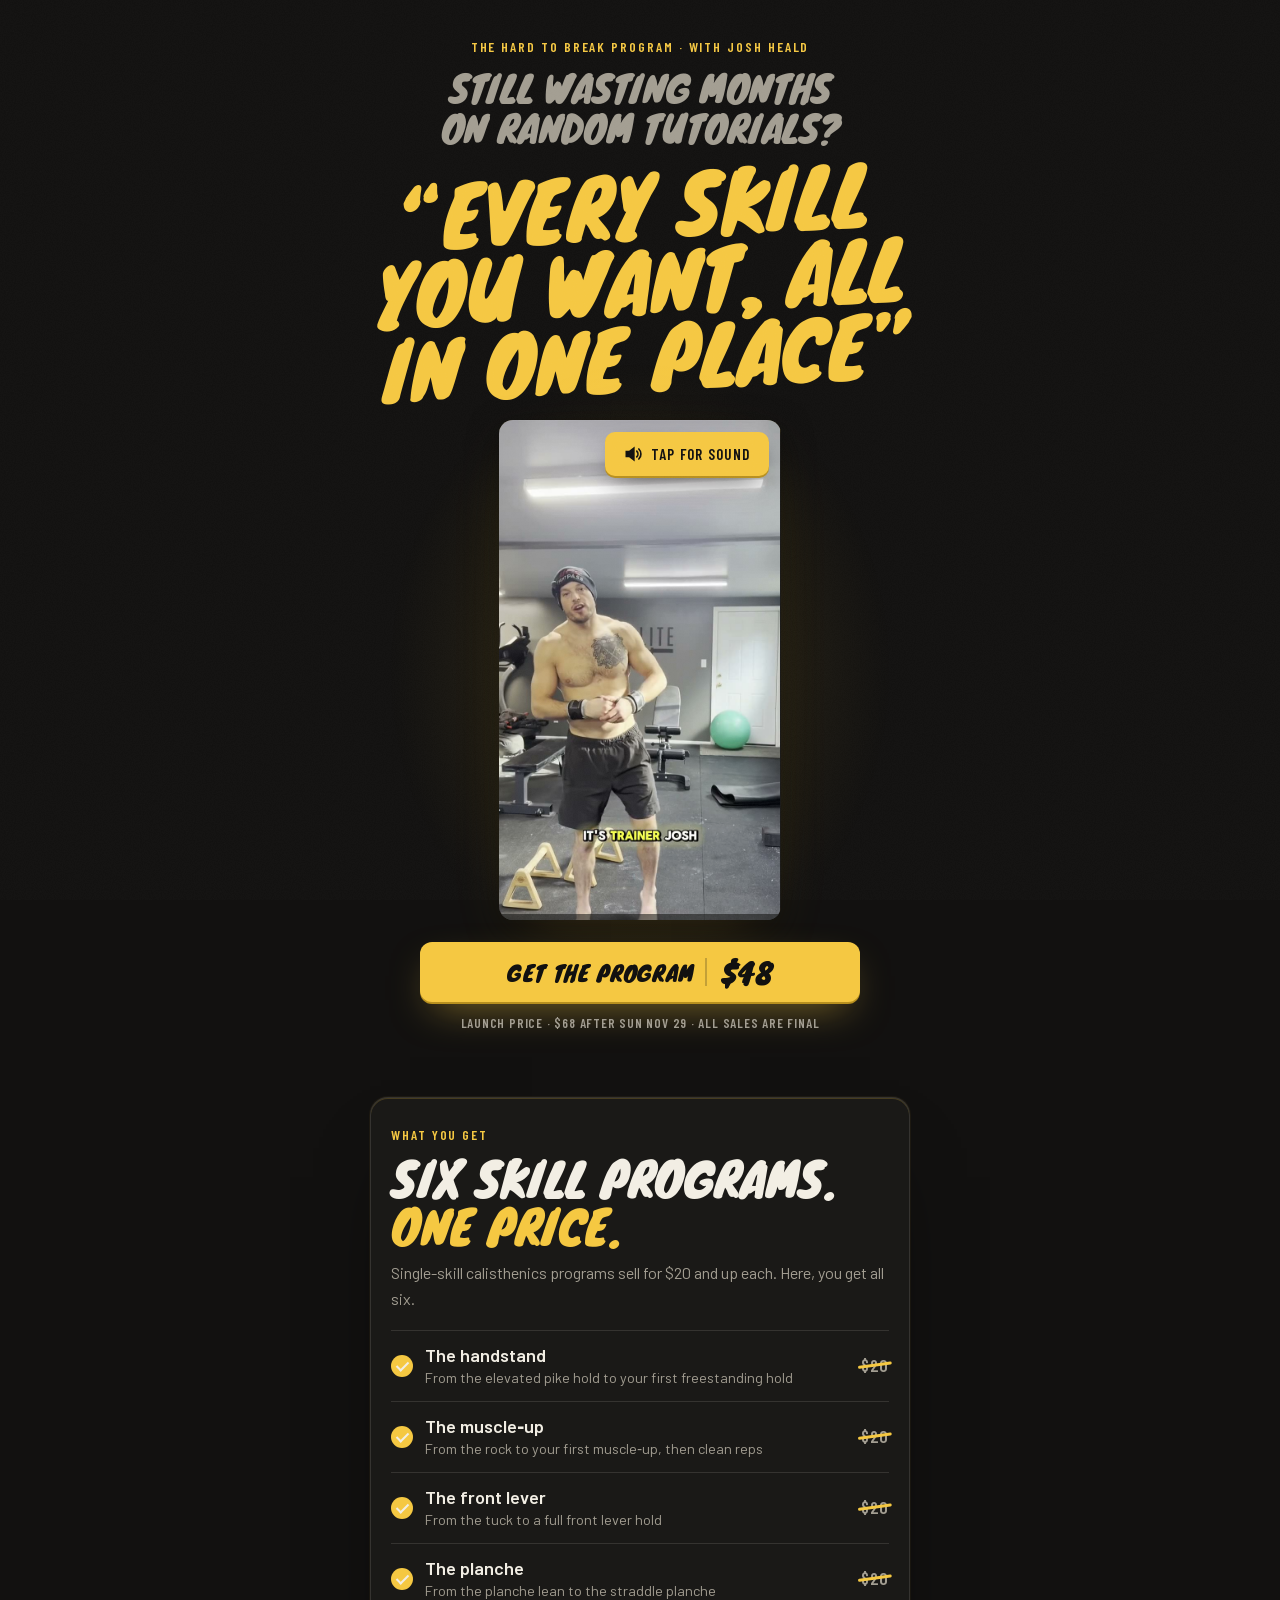
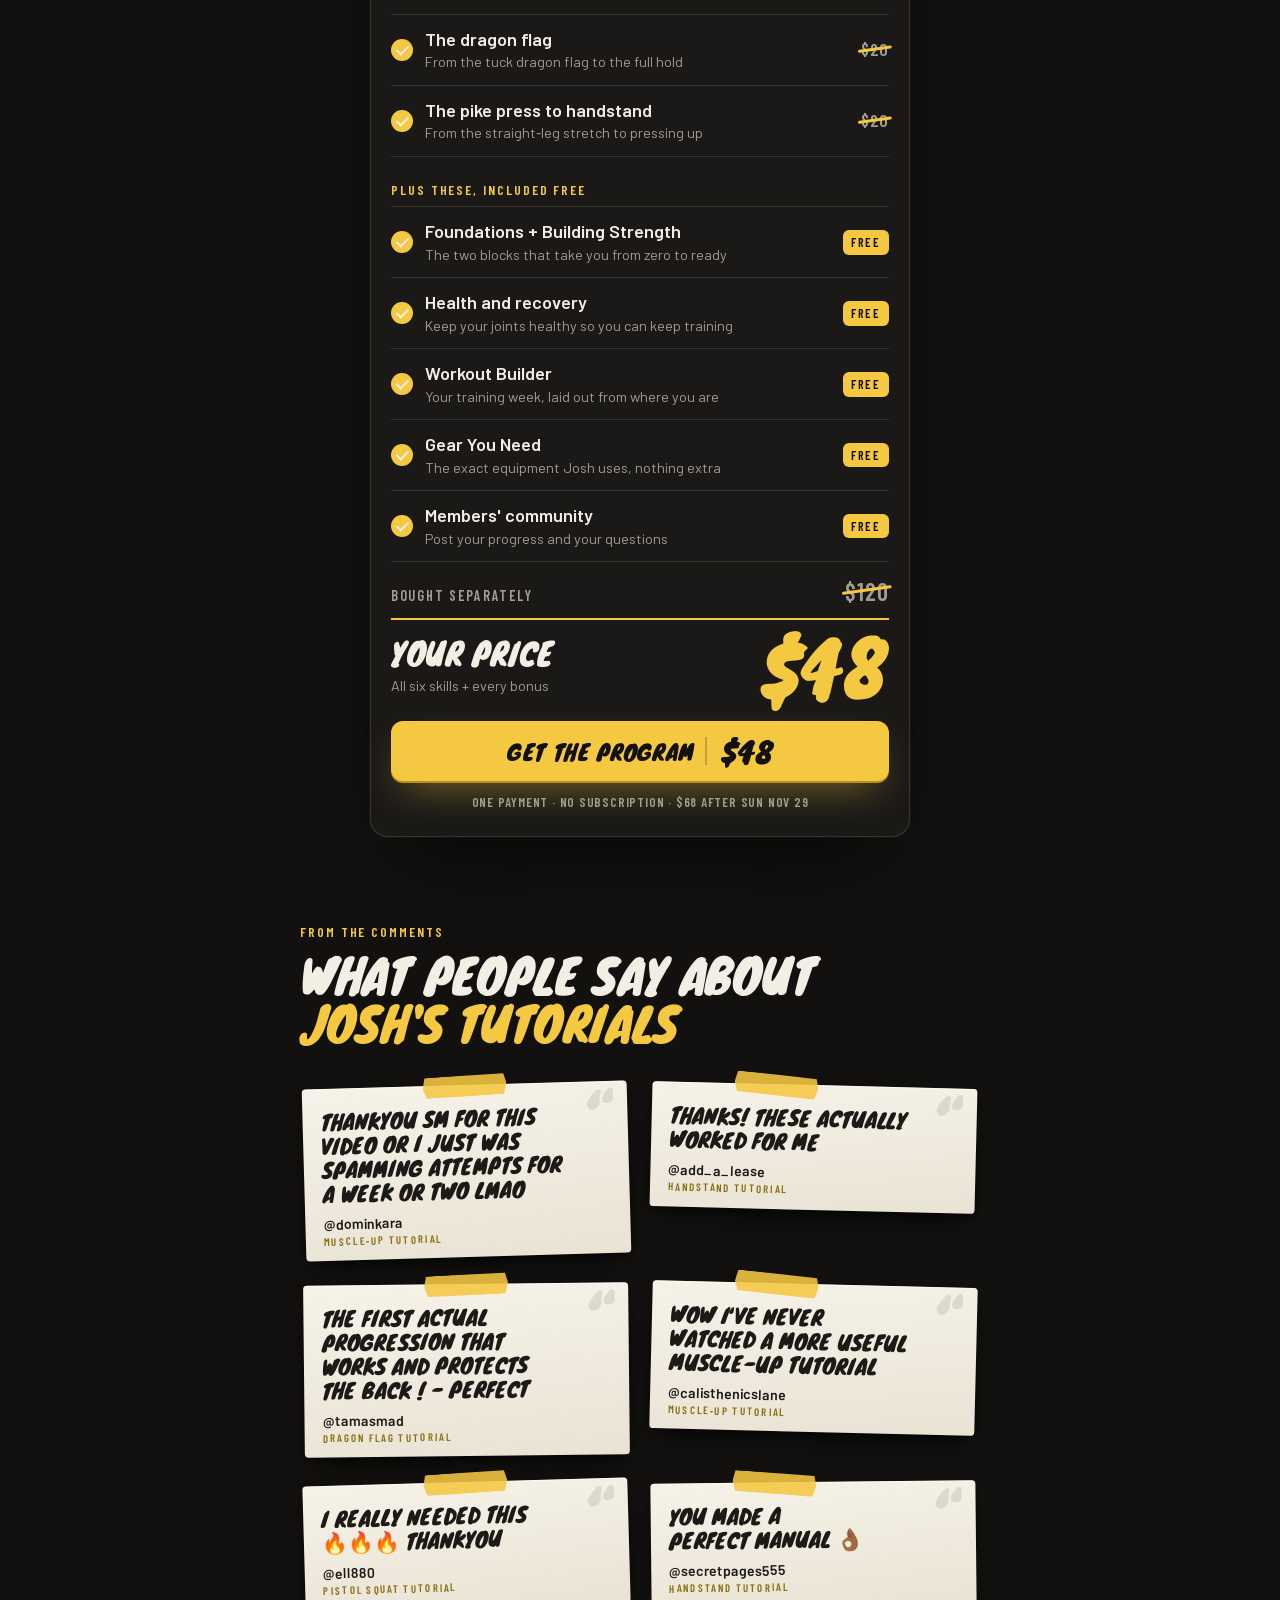
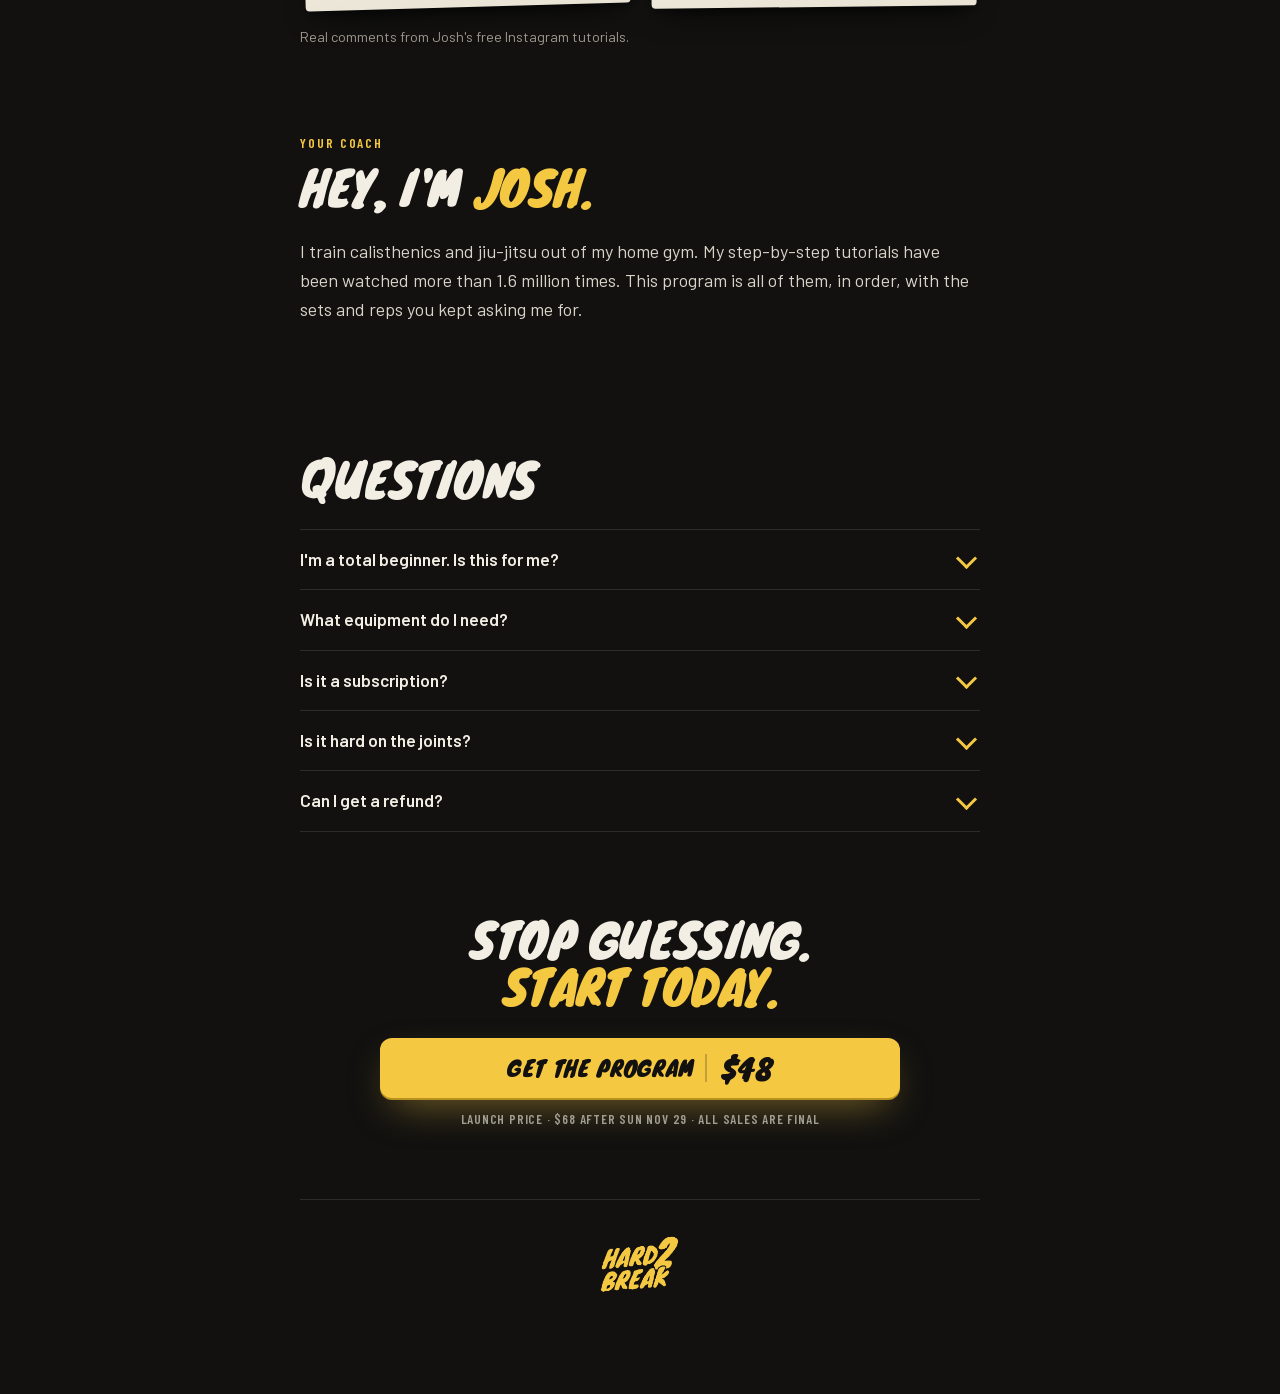
==== public/index.html @ 36bd1228 "Sales page: launch price ends Sun Nov 29 (LAUNCH code moved to match) Co-Authored-By: Claude Opus 5." ====
<!doctype html>
<html lang="en">
<head>
<meta charset="utf-8">
<meta name="viewport" content="width=device-width, initial-scale=1, viewport-fit=cover">
<meta name="theme-color" content="#121110">
<title>Hard 2 Break · Josh Heald</title>
<meta name="description" content="Stop wasting months on random tutorials. Josh Heald's step-by-step program: six calisthenics skills, every step from zero, with the exact sets, reps and milestones. All in one place.">
<meta property="og:title" content="Hard 2 Break · Josh Heald">
<meta property="og:description" content="Six calisthenics skills, every step from zero, all in one place.">
<link rel="icon" type="image/png" href="media/icon.png">
<link rel="apple-touch-icon" href="media/icon.png">
<link rel="preload" href="fonts/knewave.woff2" as="font" type="font/woff2" crossorigin>
<link rel="preload" href="fonts/barlow-400.woff2" as="font" type="font/woff2" crossorigin>
<link rel="stylesheet" href="styles.css?v=4">
<link rel="stylesheet" href="home.css?v=1">
<script src="whop-pixel.js"></script>
</head>
<body class="home">

<main>

  <!-- 1. The offer -->
  <section class="offer wrap">
    <p class="eyebrow rise">The Hard to Break Program · with Josh Heald</p>
    <h1 class="rise">Still wasting months on random tutorials?<em>&ldquo;Every skill you want, all in one place&rdquo;</em></h1>
  </section>

  <!-- 2. The VSL -->
  <section class="vsl wrap rise" aria-label="Josh's video">
    <div class="frame">
      <!-- vsl.js starts it with sound when the browser allows, otherwise muted with "Tap for sound" -->
      <video data-vsl src="media/promo.mp4" poster="media/promo-poster.jpg" playsinline webkit-playsinline preload="metadata"></video>
      <button class="sound" type="button" data-sound hidden><svg viewBox="0 0 24 24" aria-hidden="true"><path d="M4 9v6h4l5 4V5L8 9H4z"/><path d="M16.5 8.5a5 5 0 0 1 0 7M19 6a8.5 8.5 0 0 1 0 12" fill="none"/></svg><span>Tap for sound</span></button>
      <div class="vbar" aria-hidden="true"><i data-vbar></i></div>
    </div>
  </section>

  <!-- 3. Buy -->
  <section class="buy wrap rise" id="buy">
    <a class="cta" href="https://whop.com/checkout/plan_G1ImiXXj5pKK3?promoCode=LAUNCH">Get the program <span>$48</span></a>
    <p class="micro">Launch price · $68 after Sun Nov 29 · All sales are final</p>
  </section>

  <!-- 4. Value stack, with the buy button right under the price -->
  <section class="stack wrap" aria-labelledby="stack-h">
    <p class="eyebrow">What you get</p>
    <h2 id="stack-h">Six skill programs. <em>One price.</em></h2>
    <p class="stack-lead">Single-skill calisthenics programs sell for $20 and up each. Here, you get all six.</p>
    <ul class="ledger">
      <li><i aria-hidden="true"></i><div><b>The handstand</b><small>From the elevated pike hold to your first freestanding hold</small></div><s>$20</s></li>
      <li><i aria-hidden="true"></i><div><b>The muscle&#8209;up</b><small>From the rock to your first muscle&#8209;up, then clean reps</small></div><s>$20</s></li>
      <li><i aria-hidden="true"></i><div><b>The front lever</b><small>From the tuck to a full front lever hold</small></div><s>$20</s></li>
      <li><i aria-hidden="true"></i><div><b>The planche</b><small>From the planche lean to the straddle planche</small></div><s>$20</s></li>
      <li><i aria-hidden="true"></i><div><b>The dragon flag</b><small>From the tuck dragon flag to the full hold</small></div><s>$20</s></li>
      <li><i aria-hidden="true"></i><div><b>The pike press to handstand</b><small>From the straight&#8209;leg stretch to pressing up</small></div><s>$20</s></li>
    </ul>
    <p class="eyebrow bonus-h">Plus these, included free</p>
    <ul class="ledger bonus">
      <li><i aria-hidden="true"></i><div><b>Foundations + Building Strength</b><small>The two blocks that take you from zero to ready</small></div><em>Free</em></li>
      <li><i aria-hidden="true"></i><div><b>Health and recovery</b><small>Keep your joints healthy so you can keep training</small></div><em>Free</em></li>
      <li><i aria-hidden="true"></i><div><b>Workout Builder</b><small>Your training week, laid out from where you are</small></div><em>Free</em></li>
      <li><i aria-hidden="true"></i><div><b>Gear You Need</b><small>The exact equipment Josh uses, nothing extra</small></div><em>Free</em></li>
      <li><i aria-hidden="true"></i><div><b>Members' community</b><small>Post your progress and your questions</small></div><em>Free</em></li>
    </ul>
    <div class="sum"><span>Bought separately</span><s>$120</s></div>
    <div class="total">
      <div><span>Your price</span><small>All six skills + every bonus</small></div>
      <b>$48</b>
    </div>
    <a class="cta stack-cta" href="https://whop.com/checkout/plan_G1ImiXXj5pKK3?promoCode=LAUNCH">Get the program <span>$48</span></a>
    <p class="micro">One payment · No subscription · $68 after Sun Nov 29</p>
  </section>

  <!-- 5. Real comments from his free Instagram tutorials (scraped 2026-11-18; wording untouched, sources in the vault Demand note) -->
  <section class="block wrap said" aria-labelledby="said-h">
    <p class="eyebrow">From the comments</p>
    <h2 id="said-h">What people say about <em>Josh's tutorials</em></h2>
    <ul class="comments">
      <li><i aria-hidden="true">D</i><div><b>@dominkara</b><p>Thankyou sm for this video or I just was spamming attempts for a week or two lmao</p><small>Muscle&#8209;up tutorial</small></div></li>
      <li><i aria-hidden="true">A</i><div><b>@add_a_lease</b><p>Thanks! These actually worked for me</p><small>Handstand tutorial</small></div></li>
      <li><i aria-hidden="true">T</i><div><b>@tamasmad</b><p>The first actual progression that works and protects the back ! - perfect</p><small>Dragon flag tutorial</small></div></li>
      <li><i aria-hidden="true">C</i><div><b>@calisthenicslane</b><p>Wow I&lsquo;ve never watched a more useful muscle-up tutorial</p><small>Muscle&#8209;up tutorial</small></div></li>
      <li><i aria-hidden="true">E</i><div><b>@ell880</b><p>I really needed this 🔥🔥🔥 thankyou</p><small>Pistol squat tutorial</small></div></li>
      <li><i aria-hidden="true">S</i><div><b>@secretpages555</b><p>You made a perfect manual 👌🏾</p><small>Handstand tutorial</small></div></li>
    </ul>
    <p class="said-note">Real comments from Josh's free Instagram tutorials.</p>
  </section>

  <section class="block wrap josh s-josh">
    <div>
      <p class="eyebrow">Your coach</p>
      <h2>Hey, I'm <em>Josh.</em></h2>
      <p>I train calisthenics and jiu-jitsu out of my home gym. My step-by-step tutorials have been watched more than 1.6 million times. This program is all of them, in order, with the sets and reps you kept asking me for.</p>
      <p>I'm still progressing too. I just make it easy to follow.</p>
    </div>
  </section>

  <section class="block wrap s-faq">
    <h2>Questions</h2>
    <div class="faq">
      <details><summary>I'm a total beginner. Is this for me?</summary><p>Yes. Start with Foundations, even if that means hanging from the bar for a minute. Every skill builds from there.</p></details>
      <details><summary>What equipment do I need?</summary><p>A pull-up bar and resistance bands get you started. Parallettes or dip bars help, and one muscle-up drill uses a cable machine. The Gear You Need list inside shows exactly what Josh uses.</p></details>
      <details><summary>Is it a subscription?</summary><p>No. One payment, and you get instant access on Whop. Watch on your phone, at the gym or at home.</p></details>
      <details><summary>Is it hard on the joints?</summary><p>The milestones are there so you don't rush a step your body isn't ready for. If you have an injury, check with a doctor first. This isn't medical advice.</p></details>
      <details><summary>Can I get a refund?</summary><p>All sales are final.</p></details>
    </div>
  </section>

  <section class="final wrap">
    <h2>Stop guessing. <em>Start today.</em></h2>
    <a class="cta" href="https://whop.com/checkout/plan_G1ImiXXj5pKK3?promoCode=LAUNCH">Get the program <span>$48</span></a>
    <p class="micro">Launch price · $68 after Sun Nov 29 · All sales are final</p>
  </section>

</main>

<a class="sticky" href="https://whop.com/checkout/plan_G1ImiXXj5pKK3?promoCode=LAUNCH" aria-hidden="true" tabindex="-1">Get the program <span>$48</span></a>

<footer class="wrap">
  <img src="media/logo.png" width="640" height="529" alt="" loading="lazy">
  <p>© 2026 Josh Heald · Hard to Break Program · All sales are final · Not medical advice.</p>
  <p class="legal-links"><a href="/terms">Terms of Use</a> · <a href="/privacy">Privacy Policy</a></p>
</footer>

<script src="inapp.js?v=3"></script>
<script src="vsl.js?v=3"></script>
<script src="app.js?v=4"></script>
</body>
</html>
---- public/styles.css ----
@font-face { font-family: "Knewave"; src: url(fonts/knewave.woff2) format("woff2"); font-display: swap; }
@font-face { font-family: "Barlow"; src: url(fonts/barlow-400.woff2) format("woff2"); font-weight: 400; font-display: swap; }
@font-face { font-family: "Barlow"; src: url(fonts/barlow-600.woff2) format("woff2"); font-weight: 600; font-display: swap; }
@font-face { font-family: "Barlow Condensed"; src: url(fonts/barlow-cond-600.woff2) format("woff2"); font-weight: 600; font-display: swap; }

/* Logo colors: Josh's reel-caption yellow on gym-rubber black */
:root {
  --bg: #121110;
  --bg-2: #1a1917;
  --ink: #f2eee4;
  --mute: #a39e92;
  --line: rgba(242, 238, 228, .12);
  --yellow: #f5c842;
  --yellow-hi: #ffd85c;
  --display: "Knewave", "Arial Black", sans-serif;
  --body: "Barlow", system-ui, sans-serif;
  --label: "Barlow Condensed", "Barlow", sans-serif;
  --ease: cubic-bezier(.16, 1, .3, 1);
  --wrap: 680px;
}

* { box-sizing: border-box; margin: 0; padding: 0; }
html { scroll-behavior: smooth; -webkit-text-size-adjust: 100%; }
body {
  background: var(--bg);
  color: var(--ink);
  font: 400 18px/1.62 var(--body);
  -webkit-font-smoothing: antialiased;
  overflow-x: hidden;
  padding-bottom: env(safe-area-inset-bottom);
}
/* one texture: rubber-mat grain */
body::before {
  content: ""; position: fixed; inset: 0; pointer-events: none; z-index: 50; opacity: .5;
  background-image: url("data:image/svg+xml,%3Csvg xmlns='http://www.w3.org/2000/svg' width='180' height='180'%3E%3Cfilter id='n'%3E%3CfeTurbulence type='fractalNoise' baseFrequency='.9' numOctaves='2' stitchTiles='stitch'/%3E%3CfeColorMatrix values='0 0 0 0 1 0 0 0 0 1 0 0 0 0 1 0 0 0 .05 0'/%3E%3C/filter%3E%3Crect width='100%25' height='100%25' filter='url(%23n)'/%3E%3C/svg%3E");
}
img { display: block; max-width: 100%; }
a { color: inherit; }
.wrap { width: min(var(--wrap), 100% - 40px); margin-inline: auto; }

h1, h2 {
  font-family: var(--display); font-weight: 400; text-transform: uppercase;
  letter-spacing: -.01em; line-height: 1.02; text-wrap: balance;
}
h1 { font-size: clamp(2.3rem, 9.6vw, 4.2rem); }
h2 { font-size: clamp(1.9rem, 7.4vw, 2.9rem); margin-bottom: 26px; }
h1 em, h2 em { font-style: normal; color: var(--yellow); }
/* hero: a smaller lead-in, then the payoff big and tilted like the logo, so it doesn't read as one brick */
.offer h1 { font-size: clamp(1.7rem, 7.6vw, 2.7rem); line-height: 1.1; }
.offer h1 em { display: block; font-size: clamp(3.2rem, 15vw, 5.6rem); line-height: .95; margin-top: .1em; rotate: -3deg; }
h3 { font: 600 1.12rem/1.3 var(--body); }

.eyebrow {
  font: 600 .86rem/1 var(--label); letter-spacing: .14em; text-transform: uppercase;
  color: var(--yellow); margin-bottom: 14px;
}

/* 1. offer */
.offer { text-align: center; padding: max(40px, calc(env(safe-area-inset-top) + 24px)) 0 26px; }
.offer .sub b { color: var(--ink); font-weight: 600; }
.offer .sub { color: var(--mute); margin: 24px auto 0; max-width: 34ch; font-size: 1.06rem; }

/* 2. VSL */
.vsl { max-width: clamp(250px, calc((100vh - 400px) * 9 / 16), 360px); max-width: clamp(250px, calc((100svh - 400px) * 9 / 16), 360px); }
.frame {
  position: relative; aspect-ratio: 9 / 16; overflow: hidden; border-radius: 14px; background: var(--bg-2);
  box-shadow: 0 1px 0 rgba(245, 200, 66, .25) inset, 0 24px 60px -20px rgba(245, 200, 66, .18), 0 10px 30px rgba(0, 0, 0, .5);
}

/* 3. buy */
.buy { max-width: 440px; padding: 22px 0 8px; text-align: center; }
.cta {
  display: flex; align-items: center; justify-content: center; gap: 12px; width: 100%; min-height: 60px; padding: 14px 22px;
  background: var(--yellow); color: var(--bg); border-radius: 12px; text-decoration: none;
  font: 400 1.35rem/1 var(--display); text-transform: uppercase; letter-spacing: .01em;
  box-shadow: 0 2px 0 #b8901f, 0 16px 40px -14px rgba(245, 200, 66, .55);
  transition: transform .25s var(--ease), background .2s, box-shadow .25s var(--ease);
}
.cta span { font: 400 1.75rem/1 var(--display); letter-spacing: 0; padding-left: 14px; border-left: 2px solid rgba(18, 17, 16, .22); }
.cta:hover { background: var(--yellow-hi); transform: translateY(-2px); }
.cta:active { transform: translateY(1px); box-shadow: 0 1px 0 #b8901f; }
.micro { margin-top: 12px; font: 600 .82rem/1.4 var(--label); letter-spacing: .06em; text-transform: uppercase; color: var(--mute); }

/* tapped buy button: swap the label for a spinner + "Opening checkout" right away */
.cta.loading, .sticky.loading { pointer-events: none; }
.cta.loading > *, .sticky.loading > * { display: none; }
.cta.loading::before, .sticky.loading::before {
  content: ""; width: 20px; height: 20px; border-radius: 50%; border: 3px solid rgba(18, 17, 16, .25); border-top-color: var(--bg);
  animation: spin .7s linear infinite;
}
.cta.loading::after, .sticky.loading::after { content: "Opening checkout"; font: 600 1.05rem/1 var(--label); letter-spacing: .08em; }
.cta.loading, .sticky.loading { font-size: 0; }
@keyframes spin { to { transform: rotate(360deg); } }

/* value stack: outcome-named rows, an anchor that gets struck through on scroll, then the price lands */
.stack { max-width: 540px; margin-top: 56px; padding: 30px 20px 24px; background: var(--bg-2); border: 1px solid var(--line); border-radius: 18px;
  box-shadow: 0 1px 0 rgba(245, 200, 66, .2) inset, 0 40px 80px -40px rgba(0, 0, 0, .85), 0 0 0 1px rgba(245, 200, 66, .05); }
.stack h2 { margin-bottom: 10px; }
.stack-lead { color: var(--mute); font-size: 1rem; margin-bottom: 18px; }
.ledger { list-style: none; border-top: 1px solid var(--line); }
.ledger li { display: grid; grid-template-columns: 22px 1fr auto; align-items: center; gap: 12px; padding: 13px 0; border-bottom: 1px solid var(--line); }
.ledger i { width: 22px; height: 22px; border-radius: 50%; background: var(--yellow); position: relative; }
.ledger i::after { content: ""; position: absolute; left: 7.5px; top: 4px; width: 5px; height: 10px; border: solid var(--ink); border-width: 0 2.5px 2.5px 0; rotate: 45deg; }
.ledger b { display: block; font-weight: 600; line-height: 1.25; }
.ledger small { display: block; color: var(--mute); font-size: .9rem; line-height: 1.35; margin-top: 2px; }
.ledger em { font: 600 .8rem/1 var(--label); font-style: normal; letter-spacing: .14em; text-transform: uppercase; color: var(--bg); background: var(--yellow); padding: 6px 8px; border-radius: 6px; }
.bonus-h { margin: 26px 0 10px; }

/* hand-drawn strike: on by default, drawn in when the stack scrolls into view (JS adds .armed then .go) */
.ledger s, .sum s { position: relative; text-decoration: none; font: 600 1.1rem/1 var(--label); letter-spacing: .04em; color: var(--mute); }
.ledger s::after, .sum s::after {
  content: ""; position: absolute; left: -3px; right: -3px; top: 52%; height: 2.5px; border-radius: 2px; background: var(--yellow);
  rotate: -8deg; transform-origin: left; transition: transform .45s var(--ease) var(--d, 0s);
}
.stack.armed s::after { transform: scaleX(0); }
.stack.armed.go s::after { transform: scaleX(1); }

.sum { display: flex; justify-content: space-between; align-items: baseline; padding: 18px 0 0; font: 600 .9rem/1 var(--label); letter-spacing: .12em; text-transform: uppercase; color: var(--mute); }
.sum s { font-size: 1.5rem; }
.total { display: flex; justify-content: space-between; align-items: center; gap: 16px; margin-top: 14px; padding-top: 16px; border-top: 2px solid var(--yellow); }
.total span { display: block; font: 400 clamp(1.5rem, 6.4vw, 1.9rem)/1 var(--display); text-transform: uppercase; }
.total small { display: block; color: var(--mute); font-size: .9rem; margin-top: 6px; }
.total b { font: 400 clamp(3.4rem, 16vw, 4.4rem)/.9 var(--display); color: var(--yellow); transition: transform .6s var(--ease) var(--d, 0s), opacity .4s var(--d, 0s); }
.stack.armed .total b { transform: scale(.6) rotate(-6deg); opacity: 0; }
.stack.armed.go .total b { transform: rotate(-3deg); opacity: 1; }
.math { display: flex; flex-wrap: wrap; gap: 8px; margin-top: 16px; }
.math span { flex: 1 1 140px; text-align: center; padding: 10px 8px; border: 1px dashed rgba(245, 200, 66, .45); border-radius: 10px; font: 600 .8rem/1.2 var(--label); letter-spacing: .05em; white-space: nowrap; text-transform: uppercase; color: var(--mute); }
.math strong { color: var(--yellow); font-weight: 600; }

/* 4. info blocks */
.block { padding: 64px 0 0; }
.rows { list-style: none; border-top: 1px solid var(--line); }
.rows > li { border-bottom: 1px solid var(--line); padding: 18px 0; }
.plain li { position: relative; padding-left: 28px; font-size: 1.08rem; }
.plain li::before { content: ""; position: absolute; left: 2px; top: 1.45em; width: 12px; height: 3px; border-radius: 2px; background: var(--yellow); }
.skills li { align-items: baseline; }
.num li, .skills li { display: grid; grid-template-columns: 52px 1fr; gap: 6px; }
.num span, .skills span { font: 400 1.5rem/1.2 var(--display); color: var(--yellow); }
.skills span { font-size: 1.25rem; line-height: 1.25; }
.num p, .skills p { color: var(--mute); margin-top: 4px; }
.note { color: var(--mute); margin-top: 18px; font-size: 1rem; }

.josh p + p { margin-top: 14px; }
.josh div > p:not(.eyebrow) { color: #d9d4c8; }

.faq { border-top: 1px solid var(--line); }
details { border-bottom: 1px solid var(--line); }
summary {
  list-style: none; cursor: pointer; padding: 18px 40px 18px 0; position: relative; min-height: 44px;
  font: 600 1.08rem/1.35 var(--body);
}
summary::-webkit-details-marker { display: none; }
summary::after {
  content: ""; position: absolute; right: 6px; top: 50%; width: 12px; height: 12px; margin-top: -9px;
  border-right: 3px solid var(--yellow); border-bottom: 3px solid var(--yellow); rotate: 45deg; transition: rotate .3s var(--ease);
}
details[open] summary::after { rotate: 225deg; margin-top: -3px; }
summary:hover { color: var(--yellow); }
details p { color: var(--mute); padding: 0 0 20px; max-width: 60ch; }

.final { max-width: 520px; text-align: center; padding: 84px 0 70px; }
.final h2 { margin-bottom: 28px; }

footer { text-align: center; padding: 30px 0 110px; border-top: 1px solid var(--line); }
footer img { width: 84px; height: auto; margin: 0 auto 12px; opacity: .9; }
footer p { font: 600 .78rem/1.5 var(--label); letter-spacing: .06em; text-transform: uppercase; color: var(--mute); }

/* sticky buy bar on phones, once the main button is off screen */
.sticky {
  position: fixed; left: 12px; right: 12px; bottom: max(12px, env(safe-area-inset-bottom)); z-index: 40;
  display: flex; align-items: center; justify-content: center; gap: 10px; min-height: 56px;
  background: var(--yellow); color: var(--bg); border-radius: 12px; text-decoration: none;
  font: 400 1.2rem/1 var(--display); text-transform: uppercase;
  box-shadow: 0 2px 0 #b8901f, 0 14px 34px rgba(0, 0, 0, .55);
  transform: translateY(140%); opacity: 0; transition: transform .45s var(--ease), opacity .3s;
}
.sticky span { font: 400 1.45rem/1 var(--display); padding-left: 12px; border-left: 2px solid rgba(18, 17, 16, .22); }
.sticky.show { transform: none; opacity: 1; }
.sticky:active { transform: translateY(1px); }

/* one entrance */
.rise { opacity: 0; transform: translateY(18px); animation: rise .9s var(--ease) forwards; }
.offer .eyebrow { animation-delay: .05s; }
.offer h1 { animation-delay: .19s; }
.offer .sub { animation-delay: .33s; }
.vsl { animation-delay: .47s; }
.frame video { position: absolute; inset: 0; width: 100%; height: 100%; object-fit: cover; }
.frame video::-webkit-media-controls-start-playback-button { display: none !important; }
.sound { position: absolute; right: 12px; top: 12px; display: flex; align-items: center; gap: 8px; min-height: 44px; padding: 0 18px;
  border: 0; border-radius: 10px; background: var(--yellow); color: var(--bg); font: 600 .95rem/1 var(--label); letter-spacing: .08em; text-transform: uppercase; cursor: pointer;
  box-shadow: 0 2px 0 #b8901f, 0 12px 30px -10px rgba(0, 0, 0, .7); transition: background .2s, transform .25s var(--ease); }
.sound:hover { background: var(--yellow-hi); }
.sound:active { transform: translateY(1px); }
.sound:focus-visible { outline: 3px solid var(--ink); outline-offset: 3px; }
.sound svg { width: 20px; height: 20px; fill: currentColor; stroke: currentColor; stroke-width: 2; stroke-linecap: round; }
.sound[hidden] { display: none; }
.frame video { cursor: pointer; }
/* waitlist page: the email box and the bonus reward */
.join { width: min(460px, calc(100vw - 32px)); max-height: calc(100vh - 32px); max-height: calc(100svh - 32px); margin: auto; padding: 30px 22px 24px; border: 1px solid var(--line); border-radius: 18px;
  background: var(--bg-2); color: var(--ink); box-shadow: 0 1px 0 rgba(245, 200, 66, .2) inset, 0 40px 80px -30px rgba(0, 0, 0, .9); }
.join::backdrop { background: rgba(10, 9, 8, .82); }
.join h2 { font-size: clamp(1.8rem, 7vw, 2.4rem); margin-bottom: 12px; }
.join p { color: var(--mute); }
.join p b { color: var(--ink); }
.join .cta { margin-top: 18px; border: 0; cursor: pointer; }
.join .cta:disabled { opacity: .7; cursor: wait; }
.join .micro { text-align: center; }
.join-field { display: block; margin-top: 18px; }
.join-field span { display: block; margin-bottom: 6px; font: 600 .84rem/1 var(--label); letter-spacing: .12em; text-transform: uppercase; color: var(--mute); }
.join-field input { width: 100%; min-height: 52px; padding: 0 14px; border: 1px solid var(--line); border-radius: 10px; background: var(--bg); color: var(--ink); font: 400 1.05rem/1 var(--body); }
.join-field input:focus { outline: 2px solid var(--yellow); outline-offset: 1px; border-color: transparent; }
.join-error { margin-top: 10px; color: #ff8a7a !important; font-weight: 600; }
.trap { position: absolute; left: -9999px; width: 1px; height: 1px; opacity: 0; }
.join-done .ledger { margin: 6px 0 14px; }
.join .consent { margin-top: 12px; font-size: .8rem; line-height: 1.45; text-align: center; }
.join .consent a { color: var(--mute); text-underline-offset: 2px; }
/* the bonus modules wear the Bonus Material purple from Whop */
.ledger.purple i { background: #9b5cff; }
.ledger.purple em { background: #9b5cff; color: #fff; }
.purple-text { color: #b48cff !important; }
.join-x { position: absolute; top: 10px; right: 10px; width: 44px; height: 44px; border: 0; border-radius: 50%; background: transparent; color: var(--mute); font: 400 1.8rem/1 var(--body); cursor: pointer; }
.join-x:hover { color: var(--ink); background: rgba(242, 238, 228, .08); }

/* A/B/C test (ab.js sets html[data-v] before paint). No JS = version A */
html:not([data-v="b"]) .v-b { display: none; }

/* ---- Version B: every section is a raised panel, grids instead of rows, a buy button between sections ---- */
html[data-v="b"] .block { margin-top: 22px; padding: 30px 20px 24px; background: var(--bg-2); border: 1px solid var(--line); border-radius: 18px;
  box-shadow: 0 1px 0 rgba(245, 200, 66, .12) inset, 0 30px 60px -40px rgba(0, 0, 0, .85); }
html[data-v="b"] .block > h2:first-child, html[data-v="b"] .block > .eyebrow:first-child { margin-top: 0; }
html[data-v="b"] .plain { display: grid; gap: 10px; border: 0; }
html[data-v="b"] .plain li { padding: 14px 14px 14px 46px; border: 1px solid var(--line); border-radius: 12px; background: var(--bg); }
html[data-v="b"] .plain li::before { content: "\2715"; width: auto; height: auto; background: none; left: 16px; top: 13px; color: var(--yellow); font: 600 1rem/1.4 var(--label); }
html[data-v="b"] .num, html[data-v="b"] .skills { display: grid; gap: 10px; border: 0; }
html[data-v="b"] .num li, html[data-v="b"] .skills li { display: block; padding: 16px; border: 1px solid var(--line); border-radius: 12px; background: var(--bg); }
html[data-v="b"] .num span, html[data-v="b"] .skills span { display: block; font-size: 2.2rem; line-height: 1; margin-bottom: 8px; }
html[data-v="b"] .skills { grid-template-columns: repeat(2, 1fr); }
html[data-v="b"] .skills p { display: none; }
html[data-v="b"] .skills h3 { font-size: 1rem; }
html[data-v="b"] .josh { text-align: center; }
html[data-v="b"] .mid-buy { max-width: 540px; margin-top: 22px; }
@media (min-width: 760px) {
  html[data-v="b"] .block { padding: 40px 36px 32px; }
  html[data-v="b"] .num { grid-template-columns: repeat(2, 1fr); }
  html[data-v="b"] .skills { grid-template-columns: repeat(3, 1fr); }
}

/* ---- Version C: story order (pain → how → Josh → inside → price), alternating bands, a timeline ---- */
html[data-v="c"] main { display: flex; flex-direction: column; }
html[data-v="c"] .offer { order: 1; } html[data-v="c"] .vsl { order: 2; } html[data-v="c"] .buy { order: 3; }
html[data-v="c"] .s-pain { order: 4; } html[data-v="c"] .s-how { order: 5; } html[data-v="c"] .s-josh { order: 6; }
html[data-v="c"] .s-inside { order: 7; } html[data-v="c"] .stack { order: 8; } html[data-v="c"] .s-faq { order: 9; } html[data-v="c"] .final { order: 10; }
html[data-v="c"] .s-pain, html[data-v="c"] .s-josh, html[data-v="c"] .s-faq {
  width: 100%; margin-top: 64px; padding: 56px max(20px, calc((100% - var(--wrap)) / 2)) 48px; background: var(--bg-2);
  border-block: 1px solid var(--line); }
html[data-v="c"] .stack { margin-top: 64px; }
html[data-v="c"] .plain { border: 0; }
html[data-v="c"] .plain li { padding: 0 0 22px; border: 0; font: 400 clamp(1.3rem, 5.4vw, 1.7rem)/1.25 var(--display); text-transform: uppercase; color: var(--ink); }
html[data-v="c"] .plain li::before { display: none; }
html[data-v="c"] .plain li:nth-child(odd) { color: var(--yellow); }
html[data-v="c"] .num { position: relative; border: 0; }
html[data-v="c"] .num::before { content: ""; position: absolute; left: 21px; top: 10px; bottom: 30px; width: 2px; background: rgba(245, 200, 66, .35); }
html[data-v="c"] .num li { position: relative; border: 0; padding-bottom: 26px; }
html[data-v="c"] .num span { position: relative; z-index: 1; display: grid; place-items: center; flex: none; width: 44px; height: 44px; border-radius: 50%;
  background: var(--yellow); color: var(--bg); font-size: 1.1rem; line-height: 1; }
html[data-v="c"] .skills { display: grid; grid-template-columns: repeat(3, 1fr); gap: 8px; border: 0; }
html[data-v="c"] .skills li { display: block; padding: 14px 10px; border: 1px solid var(--line); border-radius: 10px; text-align: center; }
html[data-v="c"] .skills span { display: block; font-size: 1.9rem; line-height: 1; }
html[data-v="c"] .skills h3 { margin-top: 6px; font-size: .9rem; line-height: 1.2; }
html[data-v="c"] .skills p { display: none; }

.vbar { position: absolute; left: 0; right: 0; bottom: 0; height: 6px; background: rgba(18, 17, 16, .55); pointer-events: none; }
.vbar i { position: absolute; inset: 0; background: var(--yellow); transform: scaleX(0); transform-origin: left; }
.buy { animation-delay: .6s; }
@keyframes rise { to { opacity: 1; transform: none; } }

/* scroll reveals: app.js adds .reveal and staggers siblings, so the page still reads with JS off */
.reveal { opacity: 0; transform: translateY(26px); transition: opacity .8s var(--ease), transform 1s var(--ease); }
.reveal.in { opacity: 1; transform: none; }

@media (min-width: 760px) {
  .block { padding-top: 88px; }
  .sticky { display: none; }
  footer { padding-bottom: 40px; }
}

@media (prefers-reduced-motion: reduce) {
  .rise { animation: none; opacity: 1; transform: none; }
  .reveal { opacity: 1; transform: none; transition: none; }
  html { scroll-behavior: auto; }
}

/* terms + privacy */
.legal { max-width: 680px; padding: max(32px, calc(env(safe-area-inset-top) + 20px)) 0 40px; }
.legal .back-home { font: 600 .86rem/1 var(--label); letter-spacing: .12em; text-transform: uppercase; color: var(--mute); text-decoration: none; }
.legal .back-home:hover { color: var(--yellow); }
.legal h1 { font-size: clamp(2.2rem, 9vw, 3.2rem); margin-top: 22px; color: var(--yellow); }
.legal .updated { font: 600 .82rem/1.4 var(--label); letter-spacing: .1em; text-transform: uppercase; color: var(--mute); margin: 8px 0 24px; }
.legal h2 { font: 600 1.08rem/1.3 var(--body); text-transform: none; letter-spacing: 0; margin: 26px 0 6px; color: var(--ink); }
.legal p { color: #d9d4c8; font-size: 1rem; margin-top: 8px; }
.legal b { color: var(--ink); font-weight: 600; }
.legal a, footer a { color: var(--yellow); }
.legal-links { margin-top: 6px; }
---- public/home.css ----
/* Sales page (index.html) on top of styles.css: the problem as the lead-in, the whole program as the payoff */
.home .offer h1 { font-size: clamp(1.45rem, 6.4vw, 2.3rem); color: var(--mute); }
.home .offer h1 em { font-size: clamp(2.7rem, 12.6vw, 5rem); color: var(--yellow); margin-top: .22em; }

/* a soft yellow glow behind the video, so the frame isn't a hole in the page */
.home main { overflow-x: clip; } /* the glow is wider than the phone */
.home .vsl { position: relative; }
.home .vsl::before {
  content: ""; position: absolute; inset: -12% -40%; z-index: -1; pointer-events: none;
  background: radial-gradient(closest-side, rgba(245, 200, 66, .13), transparent);
}

/* value stack: a buy button right under the price */
.stack-cta { margin-top: 22px; }
.stack .micro { text-align: center; }

/* real comments from his free tutorials: taped-up notes stacked in one line, tilted and nudged left/right like a wall */
.comments { list-style: none; display: grid; gap: 20px; padding: 12px 4px 0; }
.comments li {
  position: relative; width: 92%; padding: 22px 18px 14px; border-radius: 4px;
  background: linear-gradient(175deg, #f6f2e8, #e9e3d4); color: #1b1a17;
  box-shadow: 0 1px 0 rgba(255, 255, 255, .6) inset, 0 14px 30px -12px rgba(0, 0, 0, .8), 0 3px 8px rgba(0, 0, 0, .35);
  rotate: -1.6deg; transition: rotate .4s var(--ease), transform .4s var(--ease);
}
.comments li:nth-child(even) { rotate: 1.4deg; justify-self: end; }
.comments li:nth-child(3n) { rotate: -.6deg; }
.comments li:hover { rotate: 0deg; transform: translateY(-3px); }
/* yellow tape across the top */
.comments li::before {
  content: ""; position: absolute; top: -10px; left: 50%; width: 84px; height: 22px; margin-left: -42px;
  background: rgba(245, 200, 66, .88); rotate: -3deg; box-shadow: 0 2px 4px rgba(0, 0, 0, .25);
  clip-path: polygon(3% 0, 97% 6%, 100% 50%, 96% 100%, 4% 94%, 0 50%);
}
.comments li:nth-child(even)::before { rotate: 4deg; left: 38%; }
/* a big brush quote mark behind the words */
.comments li::after { content: "\201C"; position: absolute; right: 12px; top: 0; font: 400 3.8rem/1 var(--display); color: rgba(27, 26, 23, .1); pointer-events: none; }
.comments li > div { display: flex; flex-direction: column; }
.comments i { display: none; }
.comments p { order: 1; padding-right: 26px; font: 400 clamp(1.12rem, 4.8vw, 1.3rem)/1.15 var(--display); text-transform: uppercase; text-wrap: balance; }
.comments b { order: 2; margin-top: 10px; font: 600 .88rem/1.2 var(--body); color: #1b1a17; }
.comments small { order: 3; margin-top: 3px; font: 600 .68rem/1 var(--label); letter-spacing: .12em; text-transform: uppercase; color: #8a6d12; }
.said-note { margin-top: 18px; color: var(--mute); font-size: .9rem; }
@media (min-width: 640px) { .comments { grid-template-columns: 1fr 1fr; gap: 26px 22px; align-items: start; } .comments li { width: 100%; } }
@media (prefers-reduced-motion: reduce) { .comments li { transition: none; } }
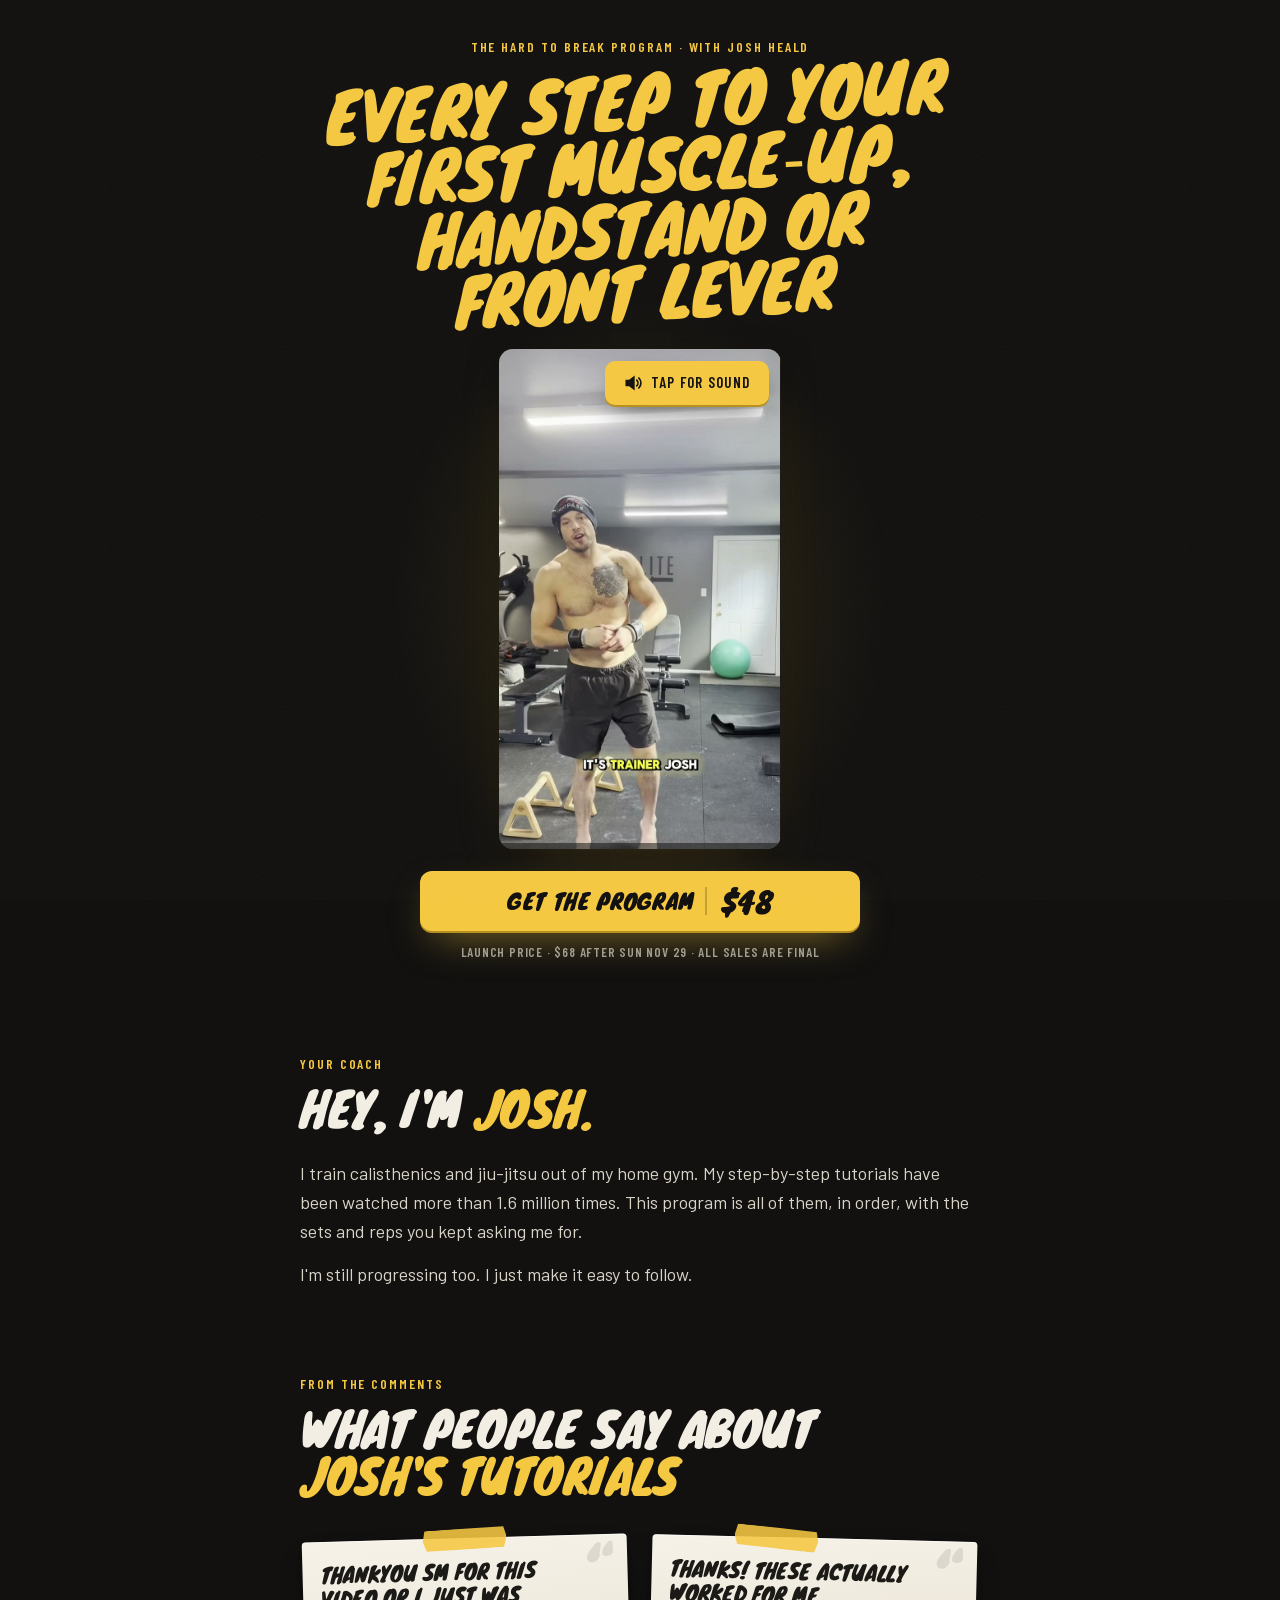
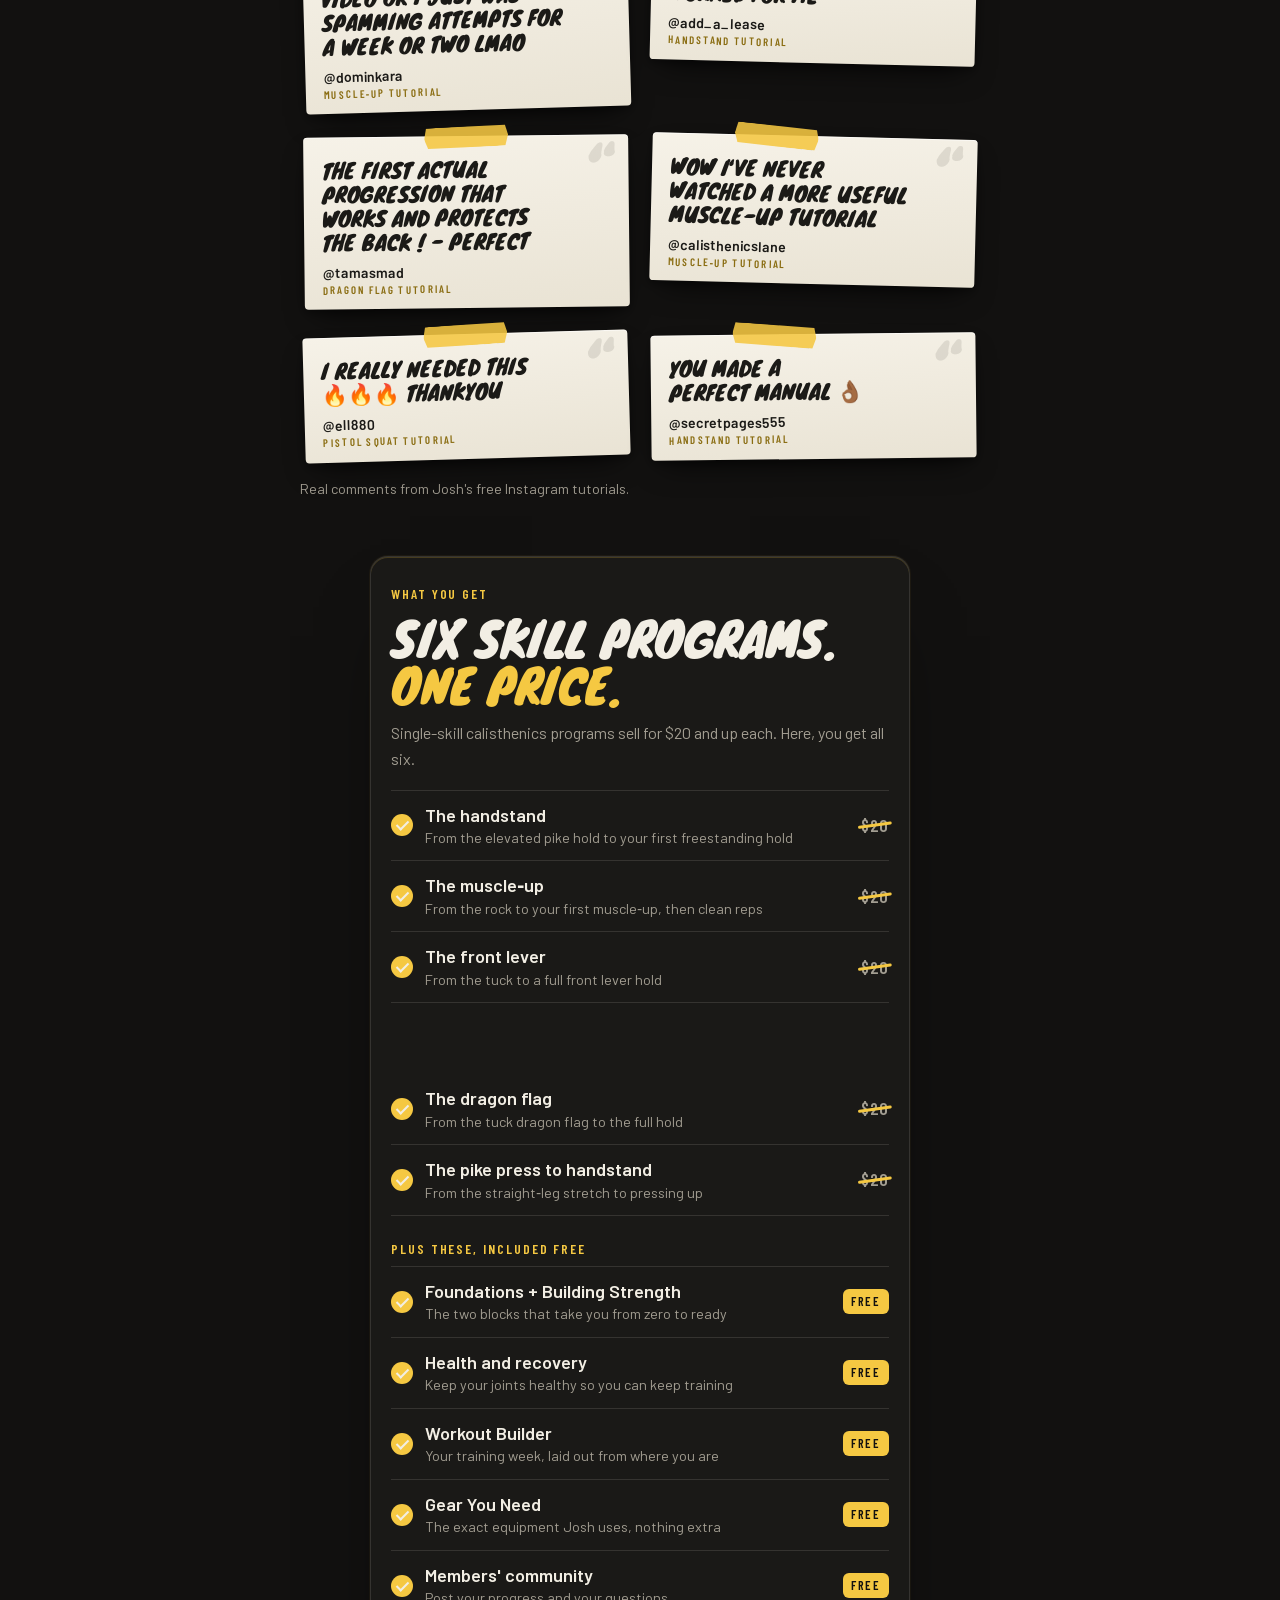
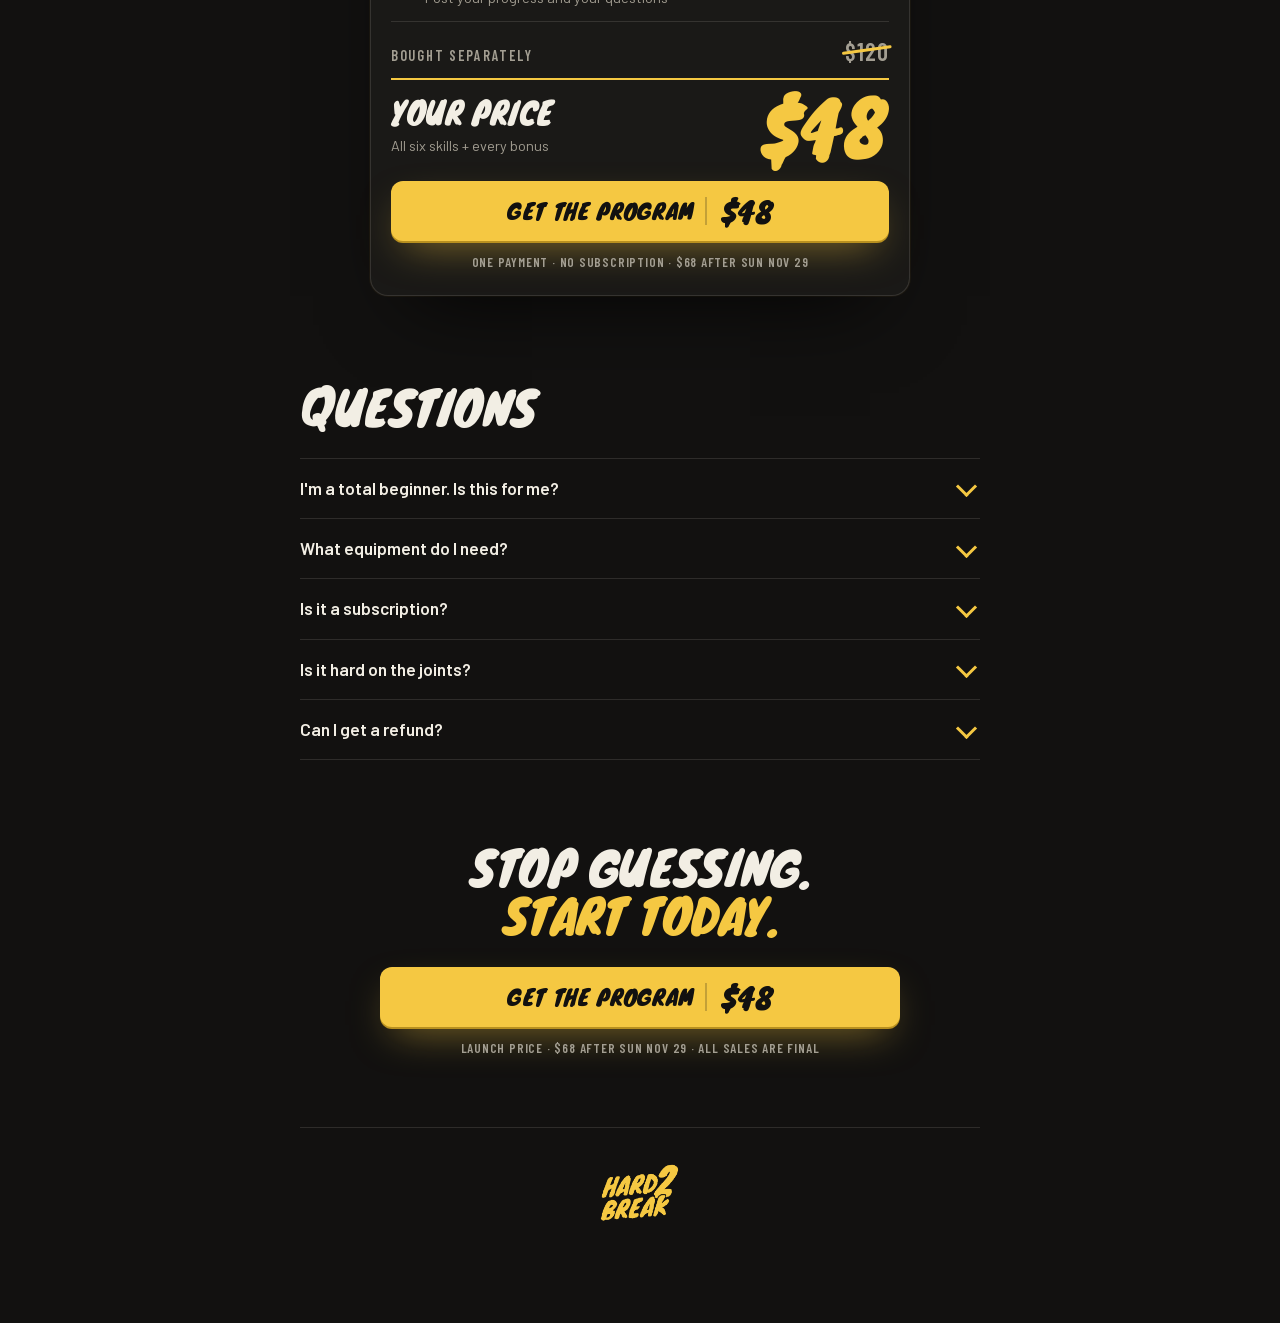
==== commit dde9970b: "Sales page A/B/C test on the main link: three offers (B and C without the gray lead-in), a different" ====
--- a/public/index.html
+++ b/public/index.html
@@ -12,8 +12,9 @@
 <link rel="apple-touch-icon" href="media/icon.png">
 <link rel="preload" href="fonts/knewave.woff2" as="font" type="font/woff2" crossorigin>
 <link rel="preload" href="fonts/barlow-400.woff2" as="font" type="font/woff2" crossorigin>
+<script src="ab.js?v=2"></script>
 <link rel="stylesheet" href="styles.css?v=4">
-<link rel="stylesheet" href="home.css?v=1">
+<link rel="stylesheet" href="home.css?v=6">
 <script src="whop-pixel.js"></script>
 </head>
 <body class="home">
@@ -22,8 +23,9 @@
 
   <!-- 1. The offer -->
   <section class="offer wrap">
-    <p class="eyebrow rise">The Hard to Break Program · with Josh Heald</p>
-    <h1 class="rise">Still wasting months on random tutorials?<em>&ldquo;Every skill you want, all in one place&rdquo;</em></h1>
+    <p class="eyebrow rise"><span class="o-notb">The Hard to Break Program · with Josh Heald</span><span class="o-b">Hard to Break · for adult beginners</span></p>
+    <!-- A/B/C offer test (ab.js): each version is its own problem + payoff. No JS = A -->
+    <h1 class="rise"><span class="o-a">Still wasting months on random tutorials?<em>&ldquo;Every skill you want, all in one place&rdquo;</em></span><span class="o-b"><em>Get strong at home, one safe step at a time</em></span><span class="o-c"><em>Every step to your first muscle&#8209;up, handstand or front lever</em></span></h1>
   </section>
 
   <!-- 2. The VSL -->
@@ -38,7 +40,7 @@
 
   <!-- 3. Buy -->
   <section class="buy wrap rise" id="buy">
-    <a class="cta" href="https://whop.com/checkout/plan_G1ImiXXj5pKK3?promoCode=LAUNCH">Get the program <span>$48</span></a>
+    <a class="cta" href="https://whop.com/checkout/plan_G1ImiXXj5pKK3">Get the program <span>$48</span></a>
     <p class="micro">Launch price · $68 after Sun Nov 29 · All sales are final</p>
   </section>
 
@@ -68,7 +70,7 @@
       <div><span>Your price</span><small>All six skills + every bonus</small></div>
       <b>$48</b>
     </div>
-    <a class="cta stack-cta" href="https://whop.com/checkout/plan_G1ImiXXj5pKK3?promoCode=LAUNCH">Get the program <span>$48</span></a>
+    <a class="cta stack-cta" href="https://whop.com/checkout/plan_G1ImiXXj5pKK3">Get the program <span>$48</span></a>
     <p class="micro">One payment · No subscription · $68 after Sun Nov 29</p>
   </section>
 
@@ -109,13 +111,13 @@
 
   <section class="final wrap">
     <h2>Stop guessing. <em>Start today.</em></h2>
-    <a class="cta" href="https://whop.com/checkout/plan_G1ImiXXj5pKK3?promoCode=LAUNCH">Get the program <span>$48</span></a>
+    <a class="cta" href="https://whop.com/checkout/plan_G1ImiXXj5pKK3">Get the program <span>$48</span></a>
     <p class="micro">Launch price · $68 after Sun Nov 29 · All sales are final</p>
   </section>
 
 </main>
 
-<a class="sticky" href="https://whop.com/checkout/plan_G1ImiXXj5pKK3?promoCode=LAUNCH" aria-hidden="true" tabindex="-1">Get the program <span>$48</span></a>
+<a class="sticky" href="https://whop.com/checkout/plan_G1ImiXXj5pKK3" aria-hidden="true" tabindex="-1">Get the program <span>$48</span></a>
 
 <footer class="wrap">
   <img src="media/logo.png" width="640" height="529" alt="" loading="lazy">
--- a/public/home.css
+++ b/public/home.css
@@ -42,3 +42,25 @@
 .said-note { margin-top: 18px; color: var(--mute); font-size: .9rem; }
 @media (min-width: 640px) { .comments { grid-template-columns: 1fr 1fr; gap: 26px 22px; align-items: start; } .comments li { width: 100%; } }
 @media (prefers-reduced-motion: reduce) { .comments li { transition: none; } }
+
+/* /bonus: the waitlist page, every buy button in Bonus Material purple */
+.wl .cta, .wl .sticky { background: #9b5cff; color: #fff; box-shadow: 0 2px 0 #6b3fd1, 0 16px 40px -14px rgba(155, 92, 255, .55); }
+.wl .sticky { box-shadow: 0 2px 0 #6b3fd1, 0 14px 34px rgba(0, 0, 0, .55); }
+.wl .cta span, .wl .sticky span { border-left-color: rgba(255, 255, 255, .3); }
+.wl .cta:hover { background: #ac74ff; }
+.wl .cta:active { box-shadow: 0 1px 0 #6b3fd1; }
+
+/* A/B/C offer test: ab.js sets html[data-offer] before paint; without it, A shows */
+.o-b, .o-c { display: none; }
+html[data-offer="b"] .o-a, html[data-offer="c"] .o-a { display: none; }
+html[data-offer="b"] .o-b, html[data-offer="c"] .o-c { display: inline; }
+html[data-offer="b"] .o-notb { display: none; }
+/* A/B/C: the same sections under the video, in a different order per version (all three use flex so spacing matches) */
+.home main { display: flex; flex-direction: column; }
+html[data-offer="b"] .said { order: 1; } html[data-offer="b"] .stack { order: 2; }
+html[data-offer="b"] .s-josh { order: 3; } html[data-offer="b"] .s-faq { order: 4; } html[data-offer="b"] .final { order: 5; }
+html[data-offer="c"] .s-josh { order: 1; } html[data-offer="c"] .said { order: 2; } html[data-offer="c"] .stack { order: 3; }
+html[data-offer="c"] .s-faq { order: 4; } html[data-offer="c"] .final { order: 5; }
+/* B and C have no gray lead-in line, so the offer starts the headline without the top gap */
+html[data-offer="b"] .home .offer h1 em, html[data-offer="c"] .home .offer h1 em { margin-top: 0; }
+html[data-offer="c"] .home .offer h1 em { font-size: clamp(2.2rem, 10vw, 4.2rem); }
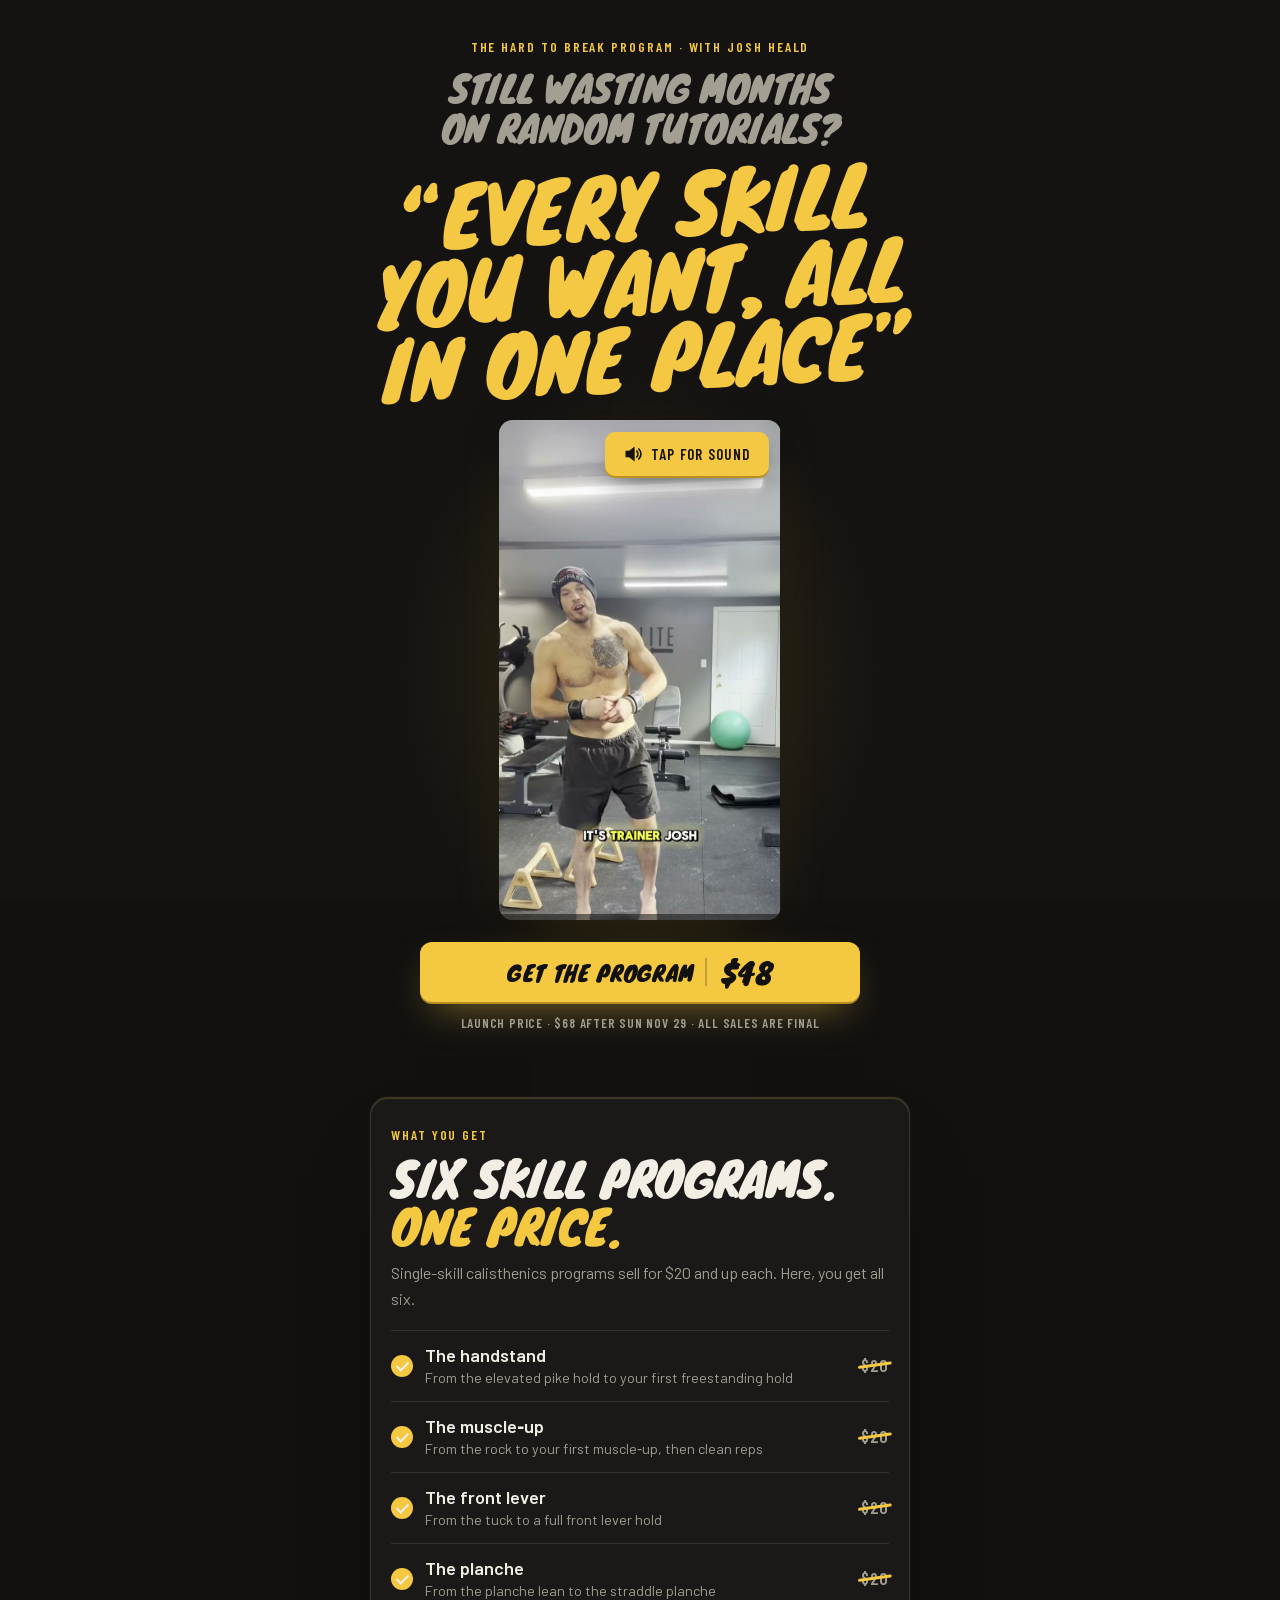
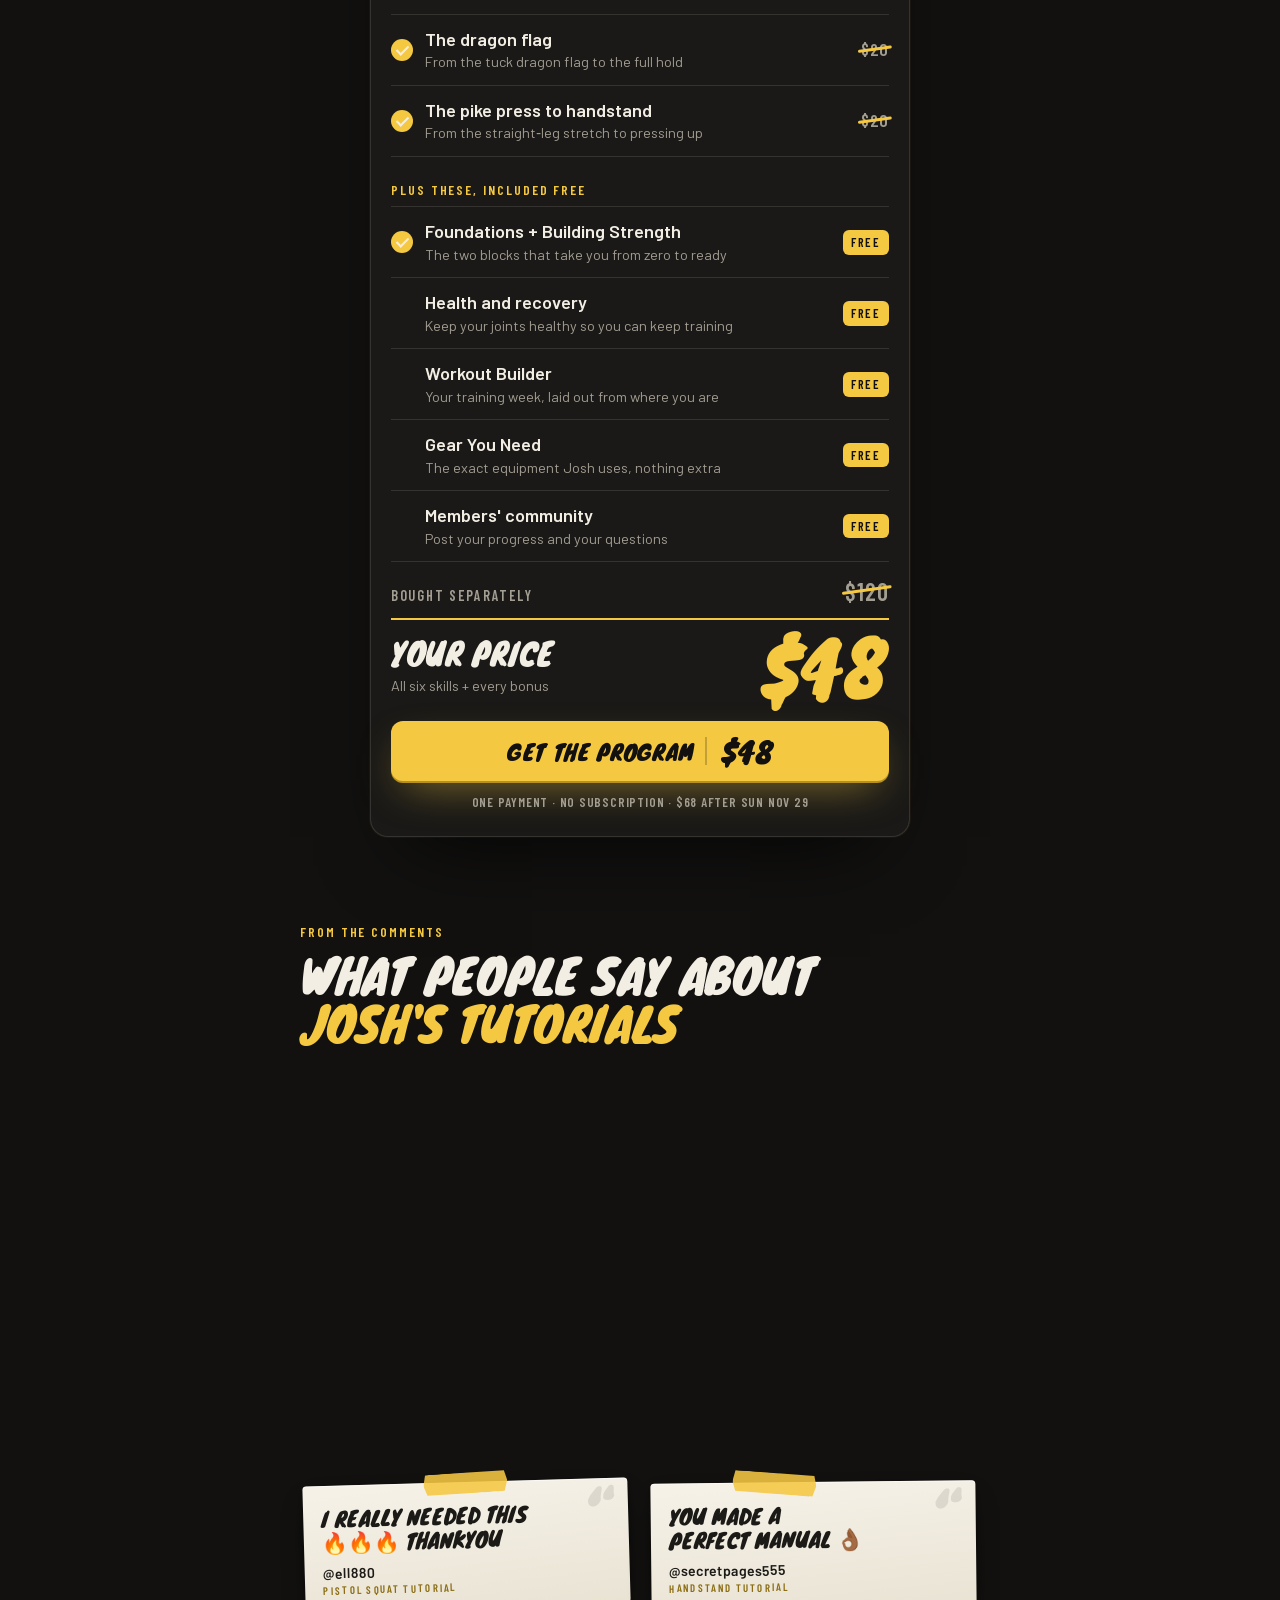
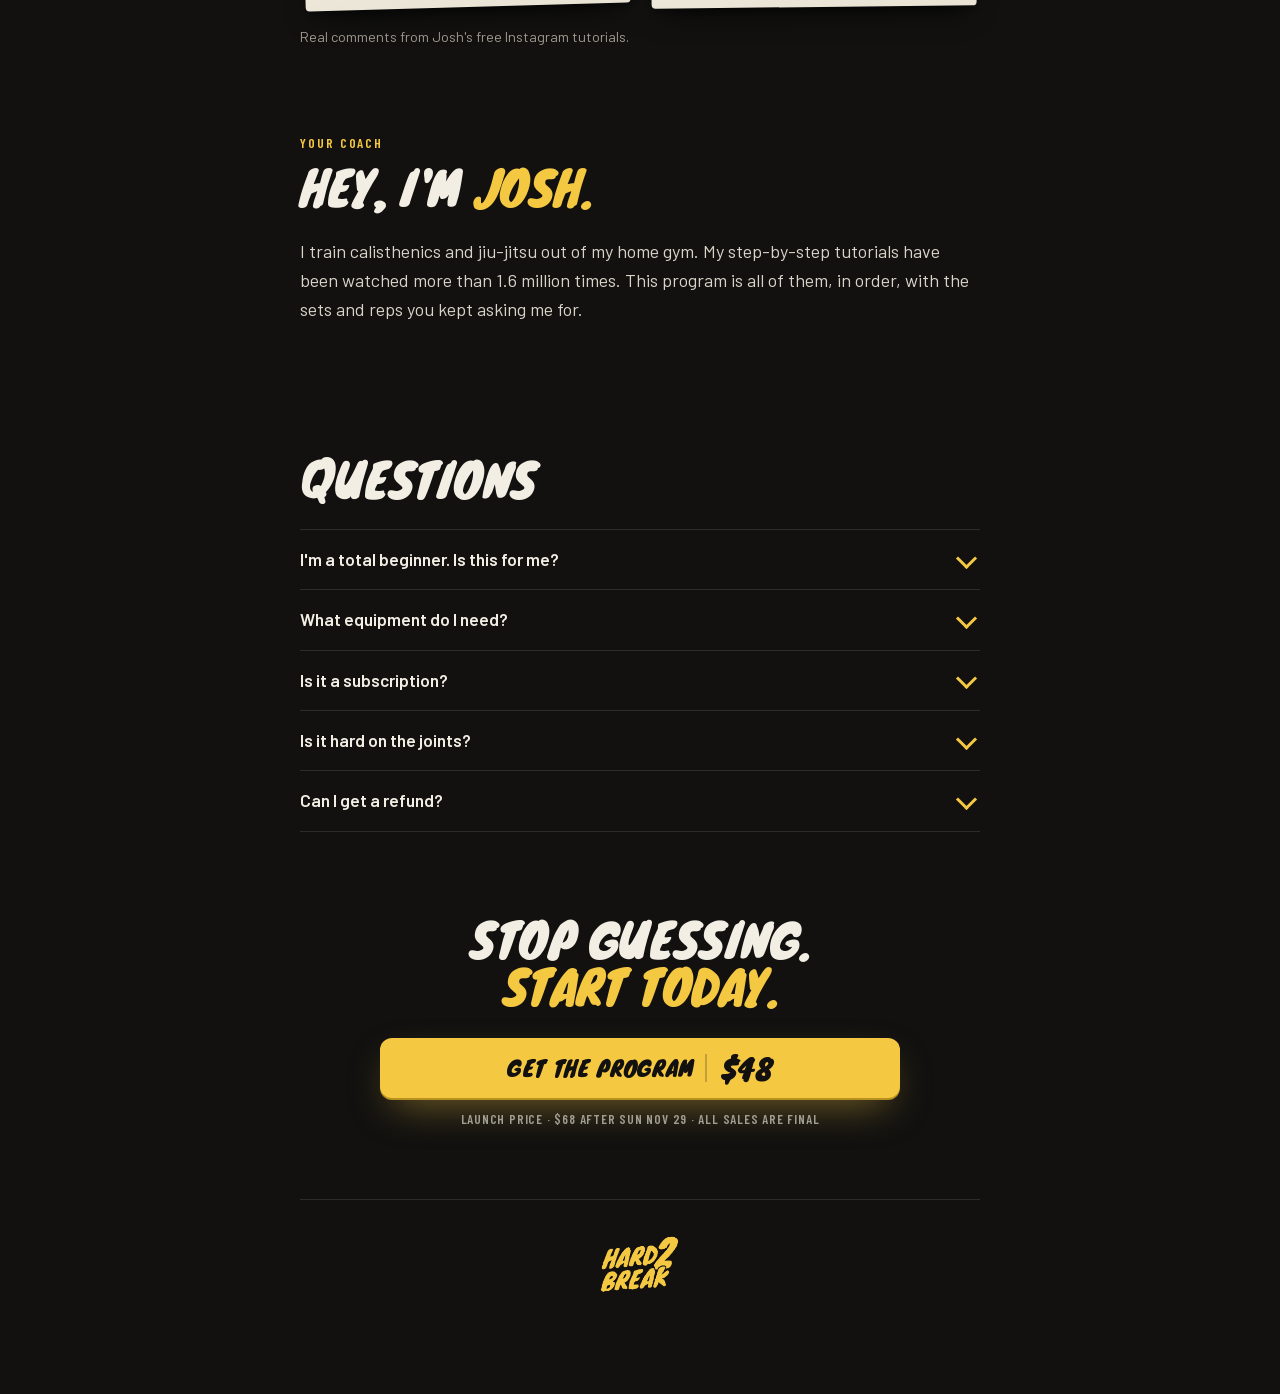
==== commit ced883c6: "One landing page: drop the A/B/C test (version A, value stack under the VSL, plan_G1ImiXXj5pKK3), fr" ====
--- a/public/index.html
+++ b/public/index.html
@@ -12,20 +12,19 @@
 <link rel="apple-touch-icon" href="media/icon.png">
 <link rel="preload" href="fonts/knewave.woff2" as="font" type="font/woff2" crossorigin>
 <link rel="preload" href="fonts/barlow-400.woff2" as="font" type="font/woff2" crossorigin>
-<script src="ab.js?v=2"></script>
 <link rel="stylesheet" href="styles.css?v=4">
-<link rel="stylesheet" href="home.css?v=6">
+<link rel="stylesheet" href="home.css?v=7">
 <script src="whop-pixel.js"></script>
+<script src="page-track.js"></script>
 </head>
-<body class="home">
+<body class="home" data-track="sales_page" data-plan="plan_G1ImiXXj5pKK3">
 
 <main>
 
   <!-- 1. The offer -->
   <section class="offer wrap">
-    <p class="eyebrow rise"><span class="o-notb">The Hard to Break Program · with Josh Heald</span><span class="o-b">Hard to Break · for adult beginners</span></p>
-    <!-- A/B/C offer test (ab.js): each version is its own problem + payoff. No JS = A -->
-    <h1 class="rise"><span class="o-a">Still wasting months on random tutorials?<em>&ldquo;Every skill you want, all in one place&rdquo;</em></span><span class="o-b"><em>Get strong at home, one safe step at a time</em></span><span class="o-c"><em>Every step to your first muscle&#8209;up, handstand or front lever</em></span></h1>
+    <p class="eyebrow rise">The Hard to Break Program · with Josh Heald</p>
+    <h1 class="rise">Still wasting months on random tutorials?<em>&ldquo;Every skill you want, all in one place&rdquo;</em></h1>
   </section>
 
   <!-- 2. The VSL -->
--- a/public/home.css
+++ b/public/home.css
@@ -50,17 +50,3 @@
 .wl .cta:hover { background: #ac74ff; }
 .wl .cta:active { box-shadow: 0 1px 0 #6b3fd1; }
 
-/* A/B/C offer test: ab.js sets html[data-offer] before paint; without it, A shows */
-.o-b, .o-c { display: none; }
-html[data-offer="b"] .o-a, html[data-offer="c"] .o-a { display: none; }
-html[data-offer="b"] .o-b, html[data-offer="c"] .o-c { display: inline; }
-html[data-offer="b"] .o-notb { display: none; }
-/* A/B/C: the same sections under the video, in a different order per version (all three use flex so spacing matches) */
-.home main { display: flex; flex-direction: column; }
-html[data-offer="b"] .said { order: 1; } html[data-offer="b"] .stack { order: 2; }
-html[data-offer="b"] .s-josh { order: 3; } html[data-offer="b"] .s-faq { order: 4; } html[data-offer="b"] .final { order: 5; }
-html[data-offer="c"] .s-josh { order: 1; } html[data-offer="c"] .said { order: 2; } html[data-offer="c"] .stack { order: 3; }
-html[data-offer="c"] .s-faq { order: 4; } html[data-offer="c"] .final { order: 5; }
-/* B and C have no gray lead-in line, so the offer starts the headline without the top gap */
-html[data-offer="b"] .home .offer h1 em, html[data-offer="c"] .home .offer h1 em { margin-top: 0; }
-html[data-offer="c"] .home .offer h1 em { font-size: clamp(2.2rem, 10vw, 4.2rem); }
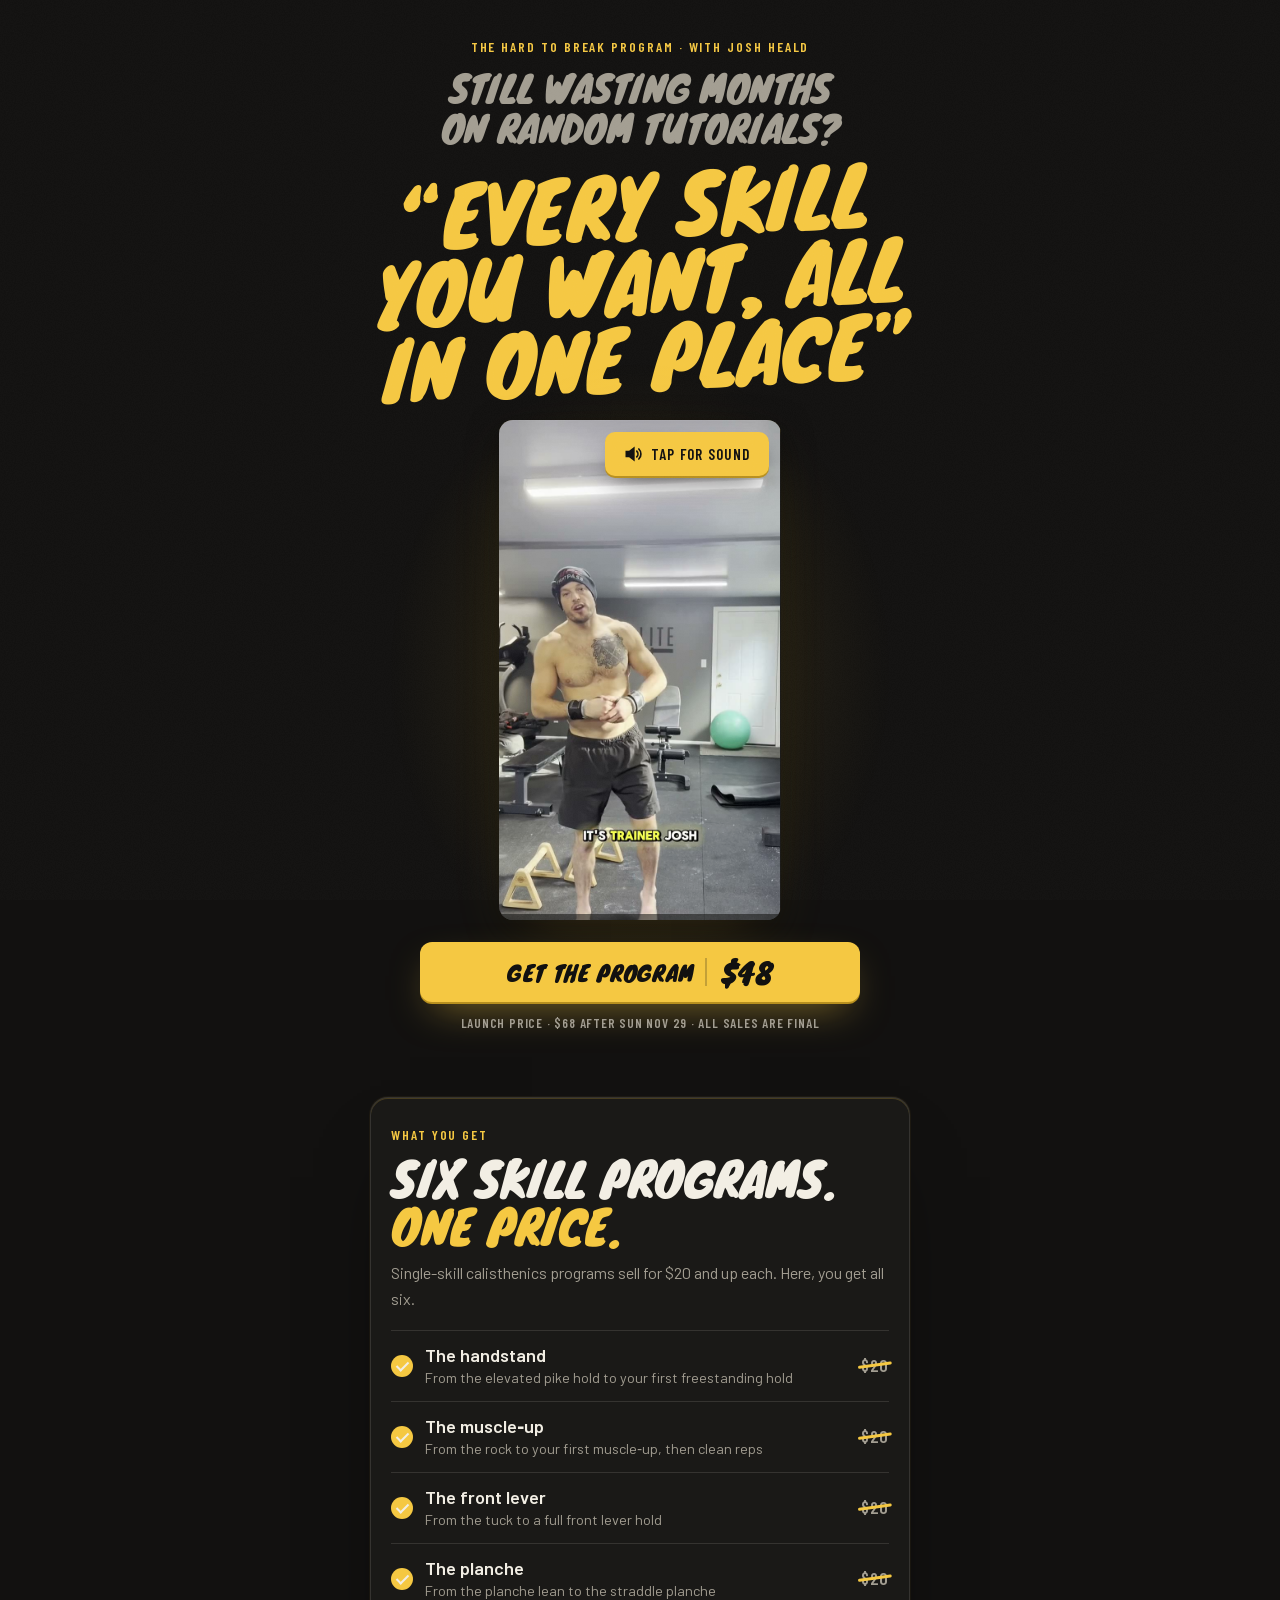
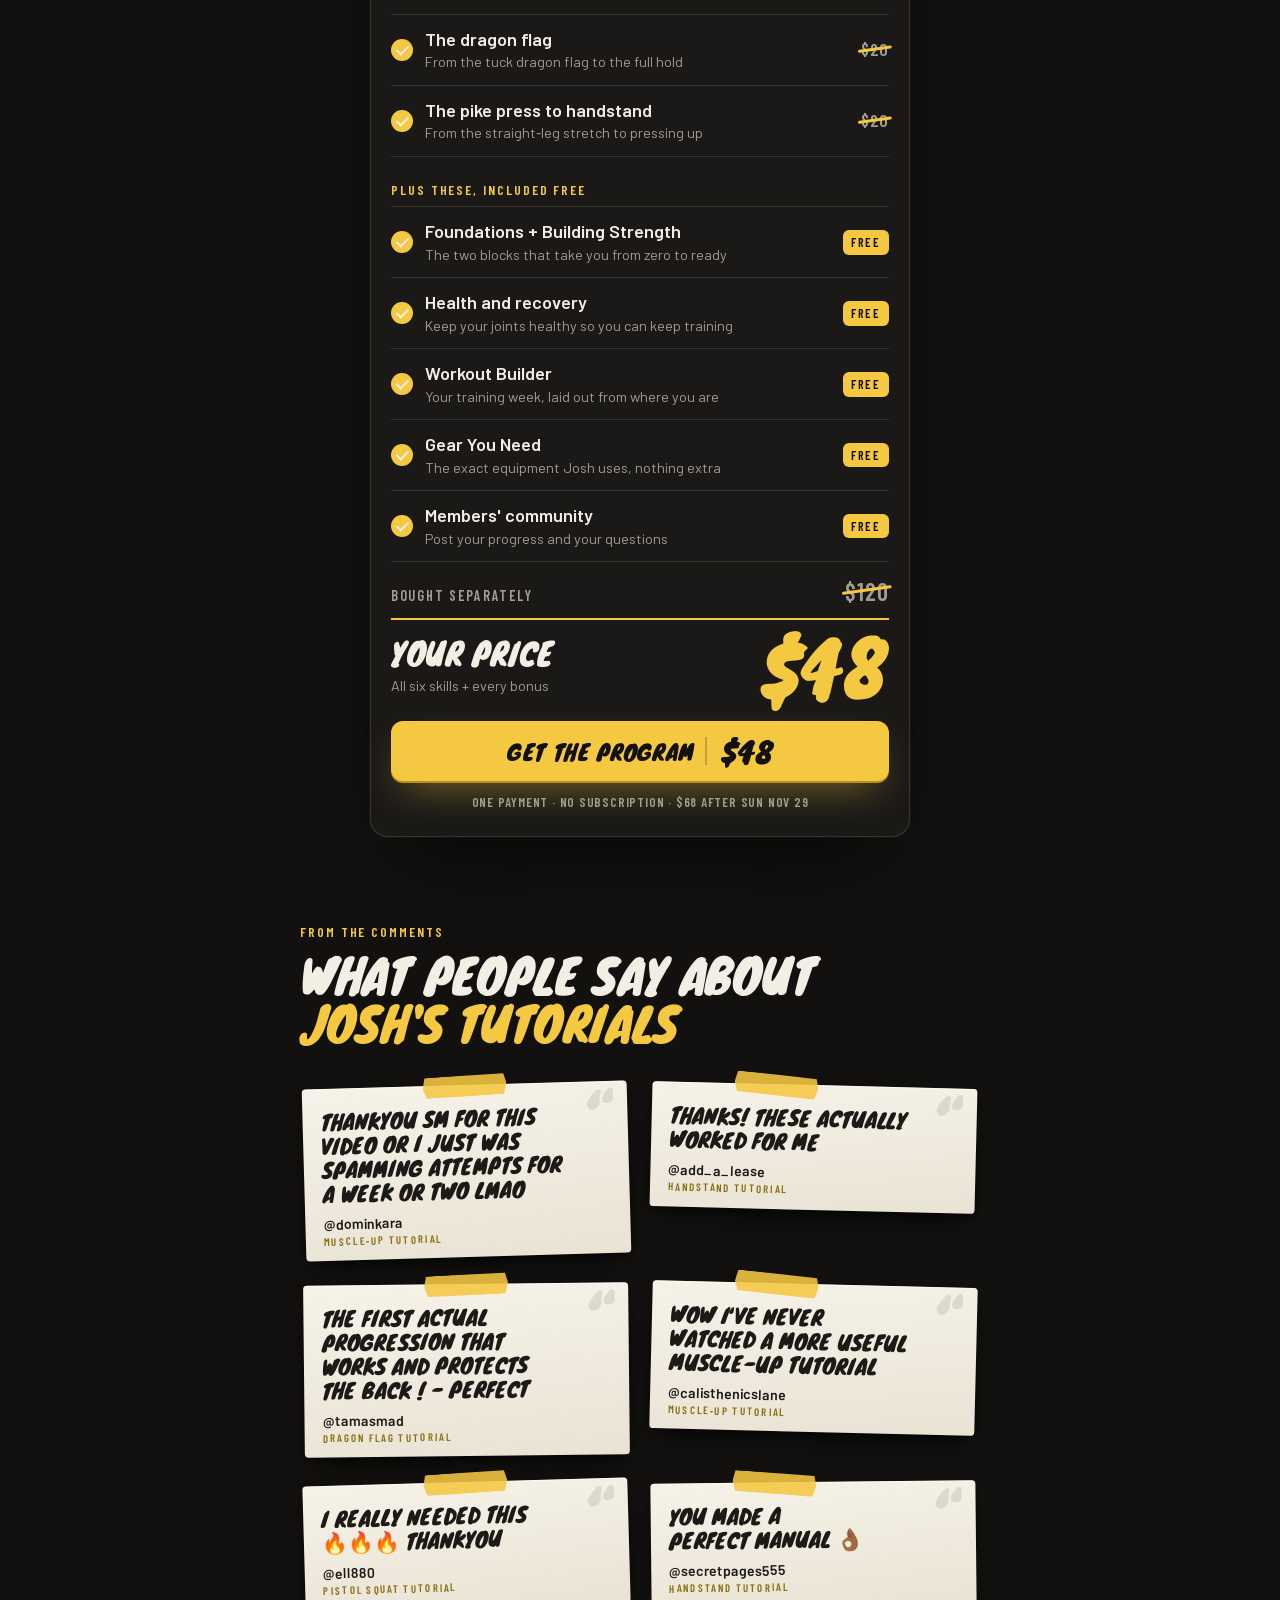
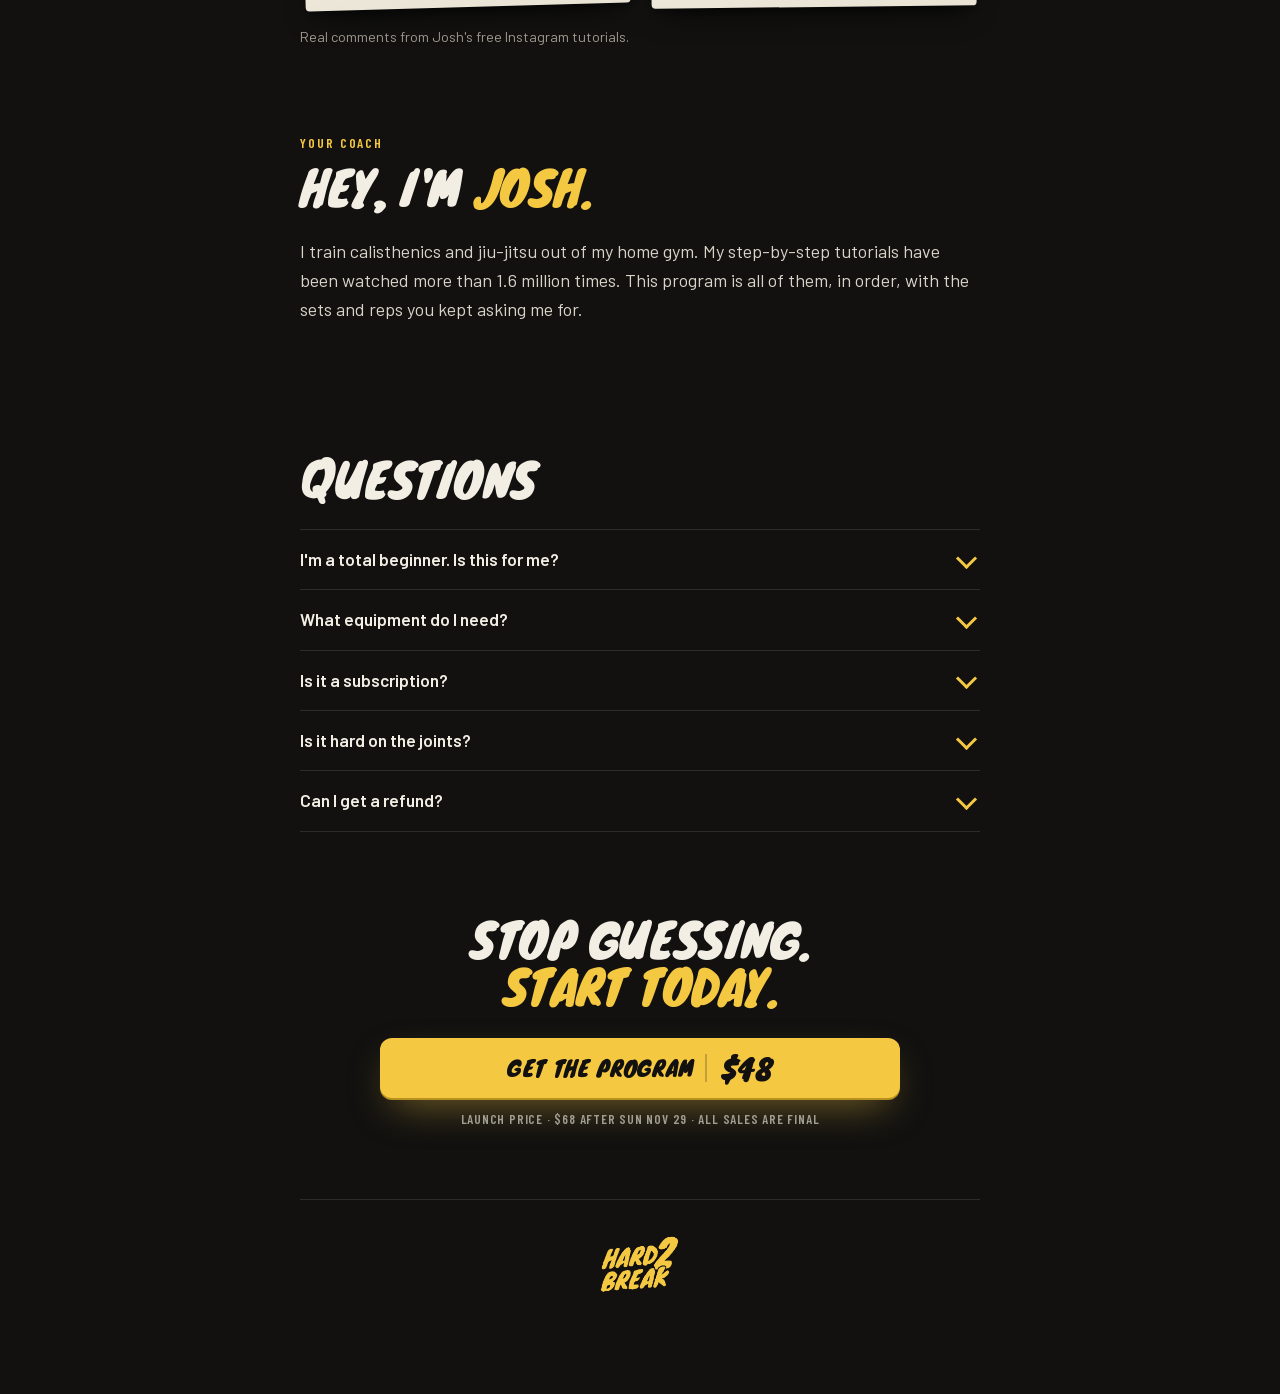
==== commit f5aaf5b1: "Three paths: free guide -> /stretch (program + stretch routines, plan_QEyMeXVQDgVlu) restored; waitl" ====
--- a/public/index.html
+++ b/public/index.html
@@ -13,7 +13,7 @@
 <link rel="preload" href="fonts/knewave.woff2" as="font" type="font/woff2" crossorigin>
 <link rel="preload" href="fonts/barlow-400.woff2" as="font" type="font/woff2" crossorigin>
 <link rel="stylesheet" href="styles.css?v=4">
-<link rel="stylesheet" href="home.css?v=7">
+<link rel="stylesheet" href="home.css?v=8">
 <script src="whop-pixel.js"></script>
 <script src="page-track.js"></script>
 </head>
--- a/public/home.css
+++ b/public/home.css
@@ -49,4 +49,12 @@
 .wl .cta span, .wl .sticky span { border-left-color: rgba(255, 255, 255, .3); }
 .wl .cta:hover { background: #ac74ff; }
 .wl .cta:active { box-shadow: 0 1px 0 #6b3fd1; }
-
+/* /stretch: the free-guide page, every buy button blue, the bonus in blue */
+.gd .cta, .gd .sticky { background: #2f80ff; color: #fff; box-shadow: 0 2px 0 #1d5fc9, 0 16px 40px -14px rgba(47, 128, 255, .55); }
+.gd .sticky { box-shadow: 0 2px 0 #1d5fc9, 0 14px 34px rgba(0, 0, 0, .55); }
+.gd .cta span, .gd .sticky span { border-left-color: rgba(255, 255, 255, .3); }
+.gd .cta:hover { background: #4a93ff; }
+.gd .cta:active { box-shadow: 0 1px 0 #1d5fc9; }
+.blue-text { color: #7fb6ff !important; }
+.ledger.blue i { background: #2f80ff; }
+.ledger.blue em { background: #2f80ff; color: #fff; }
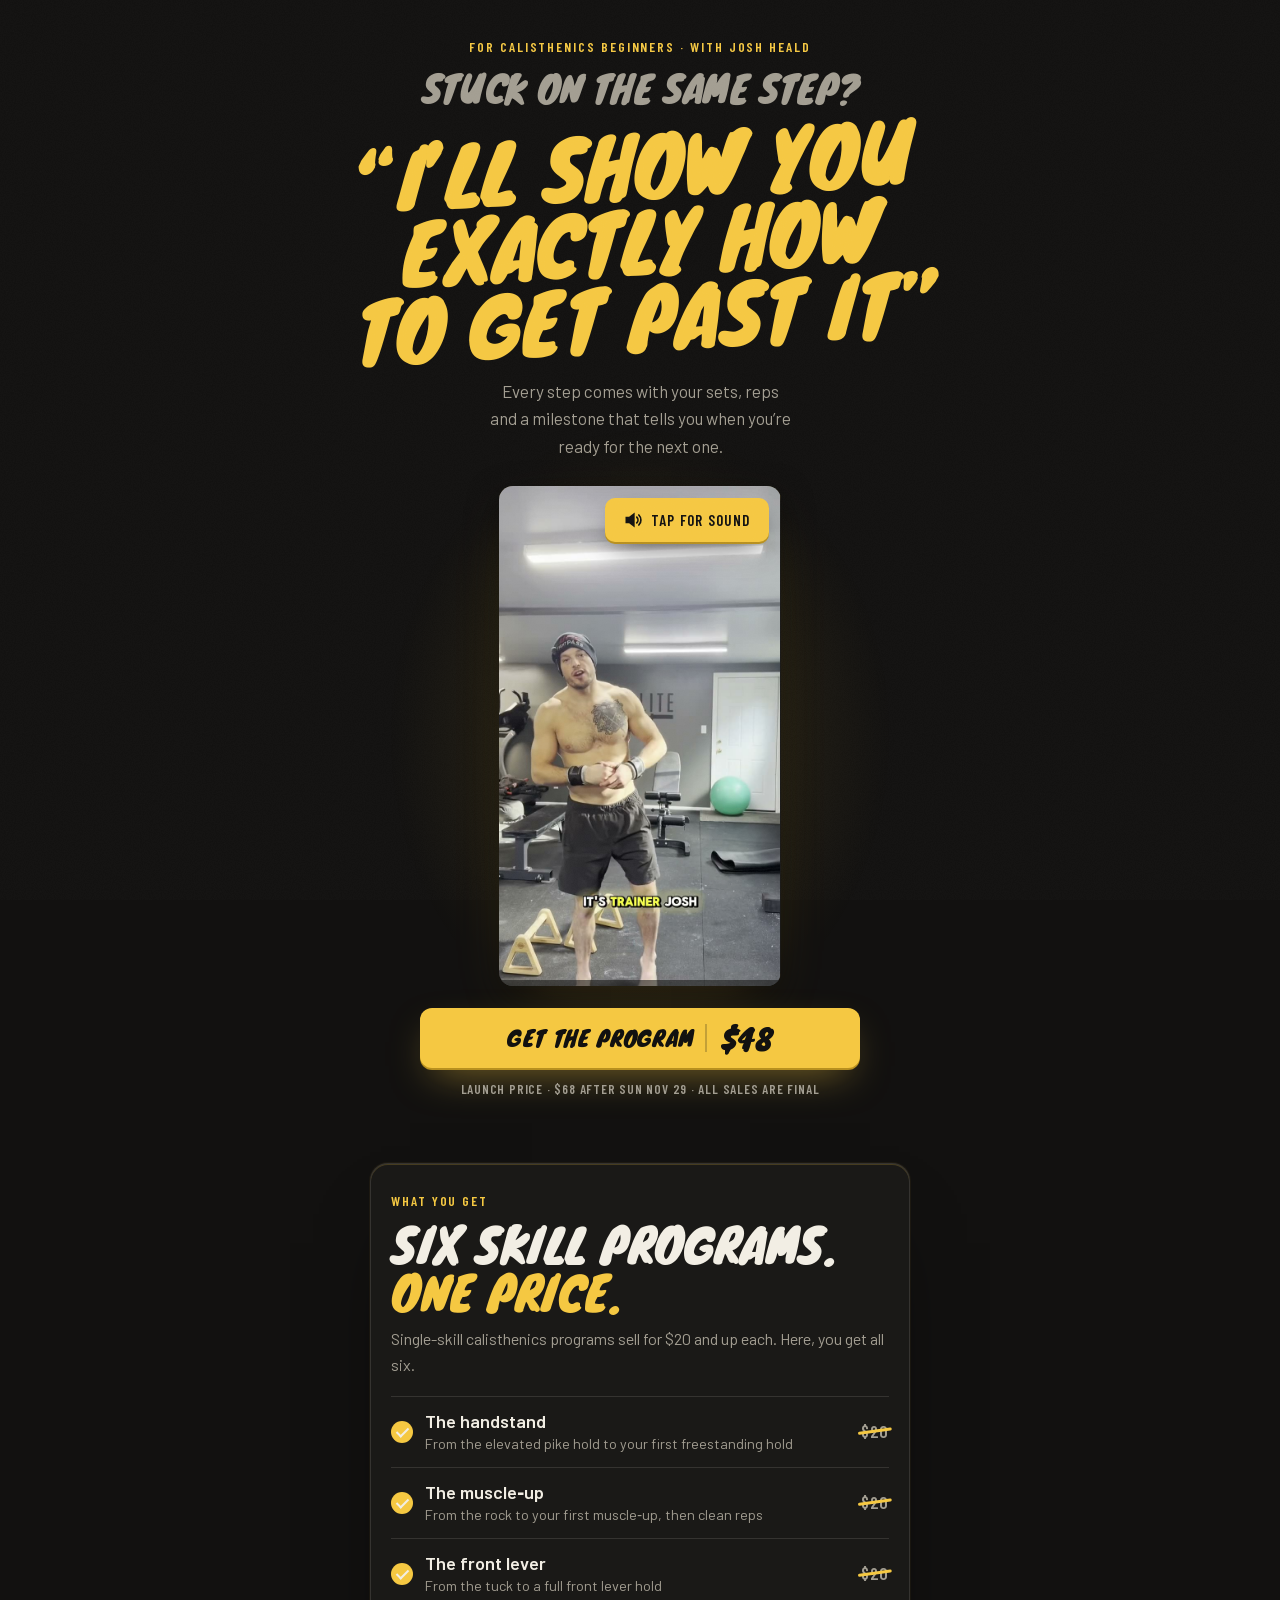
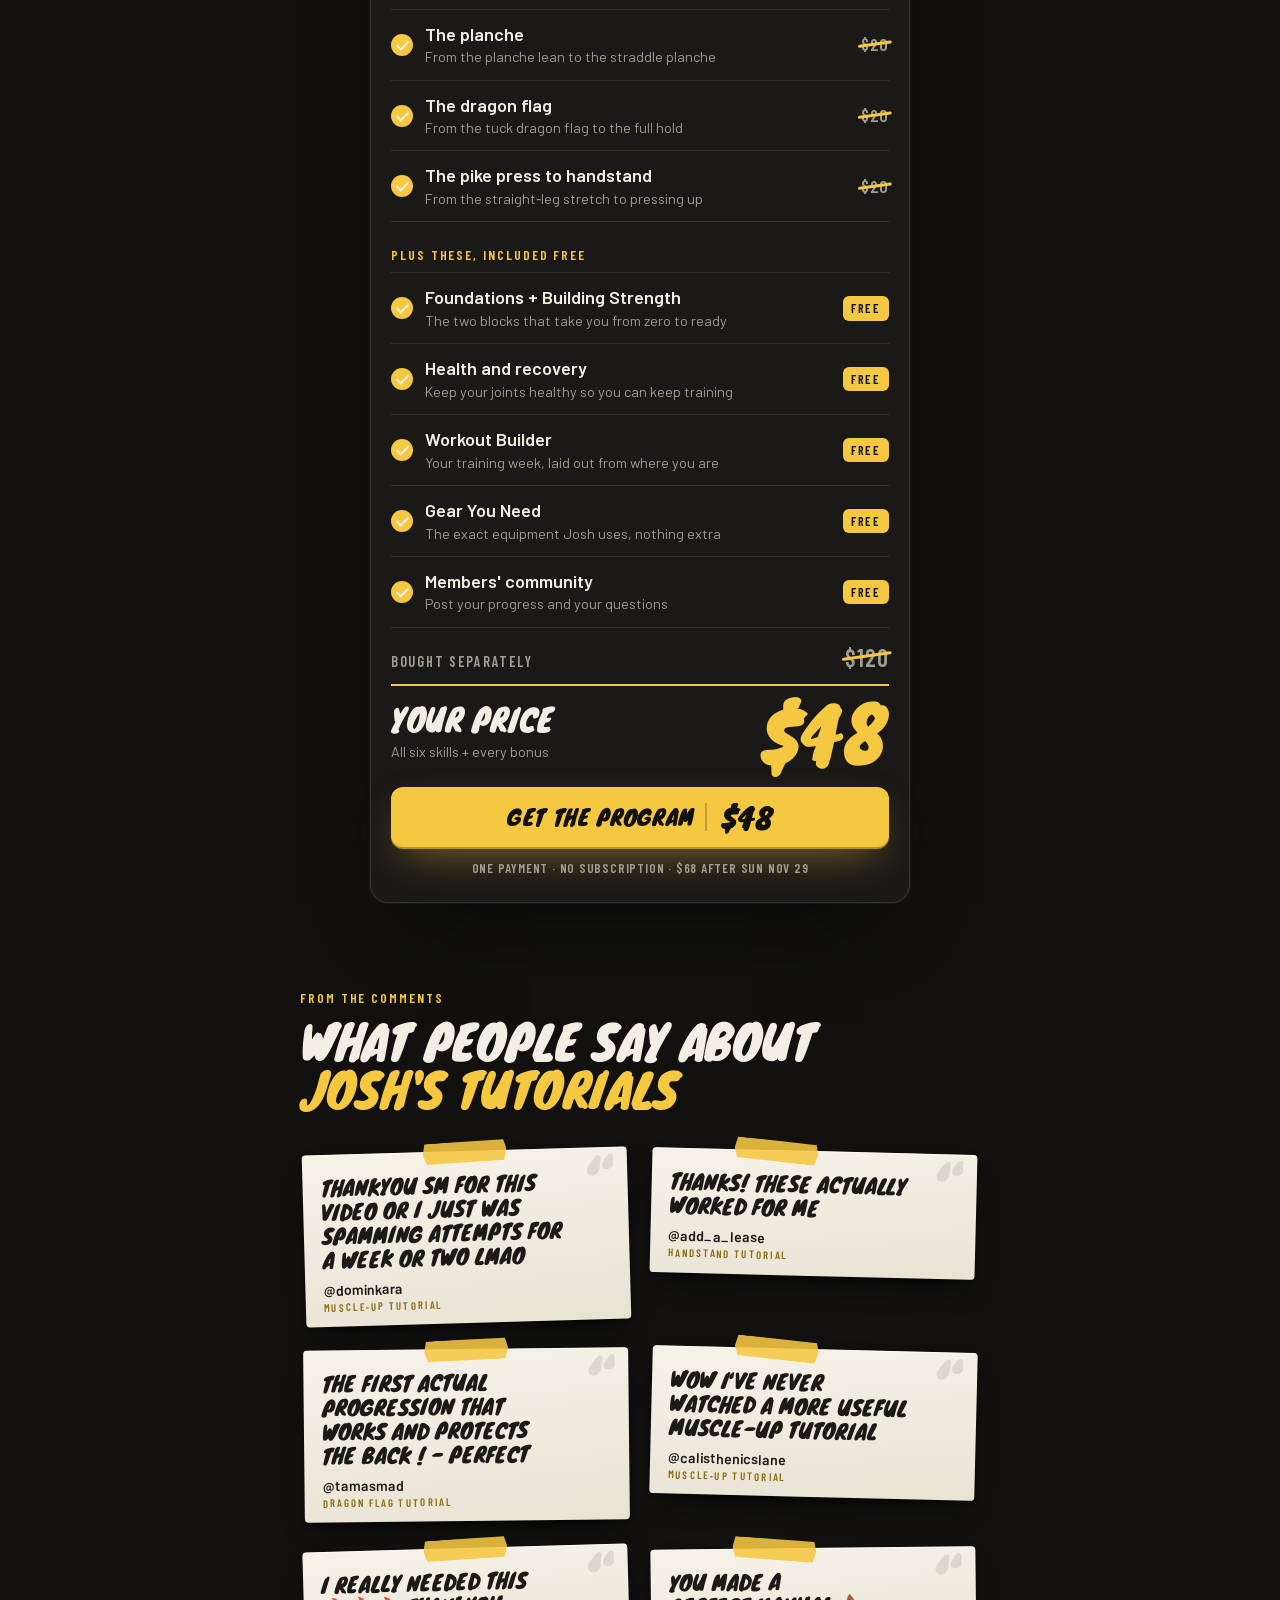
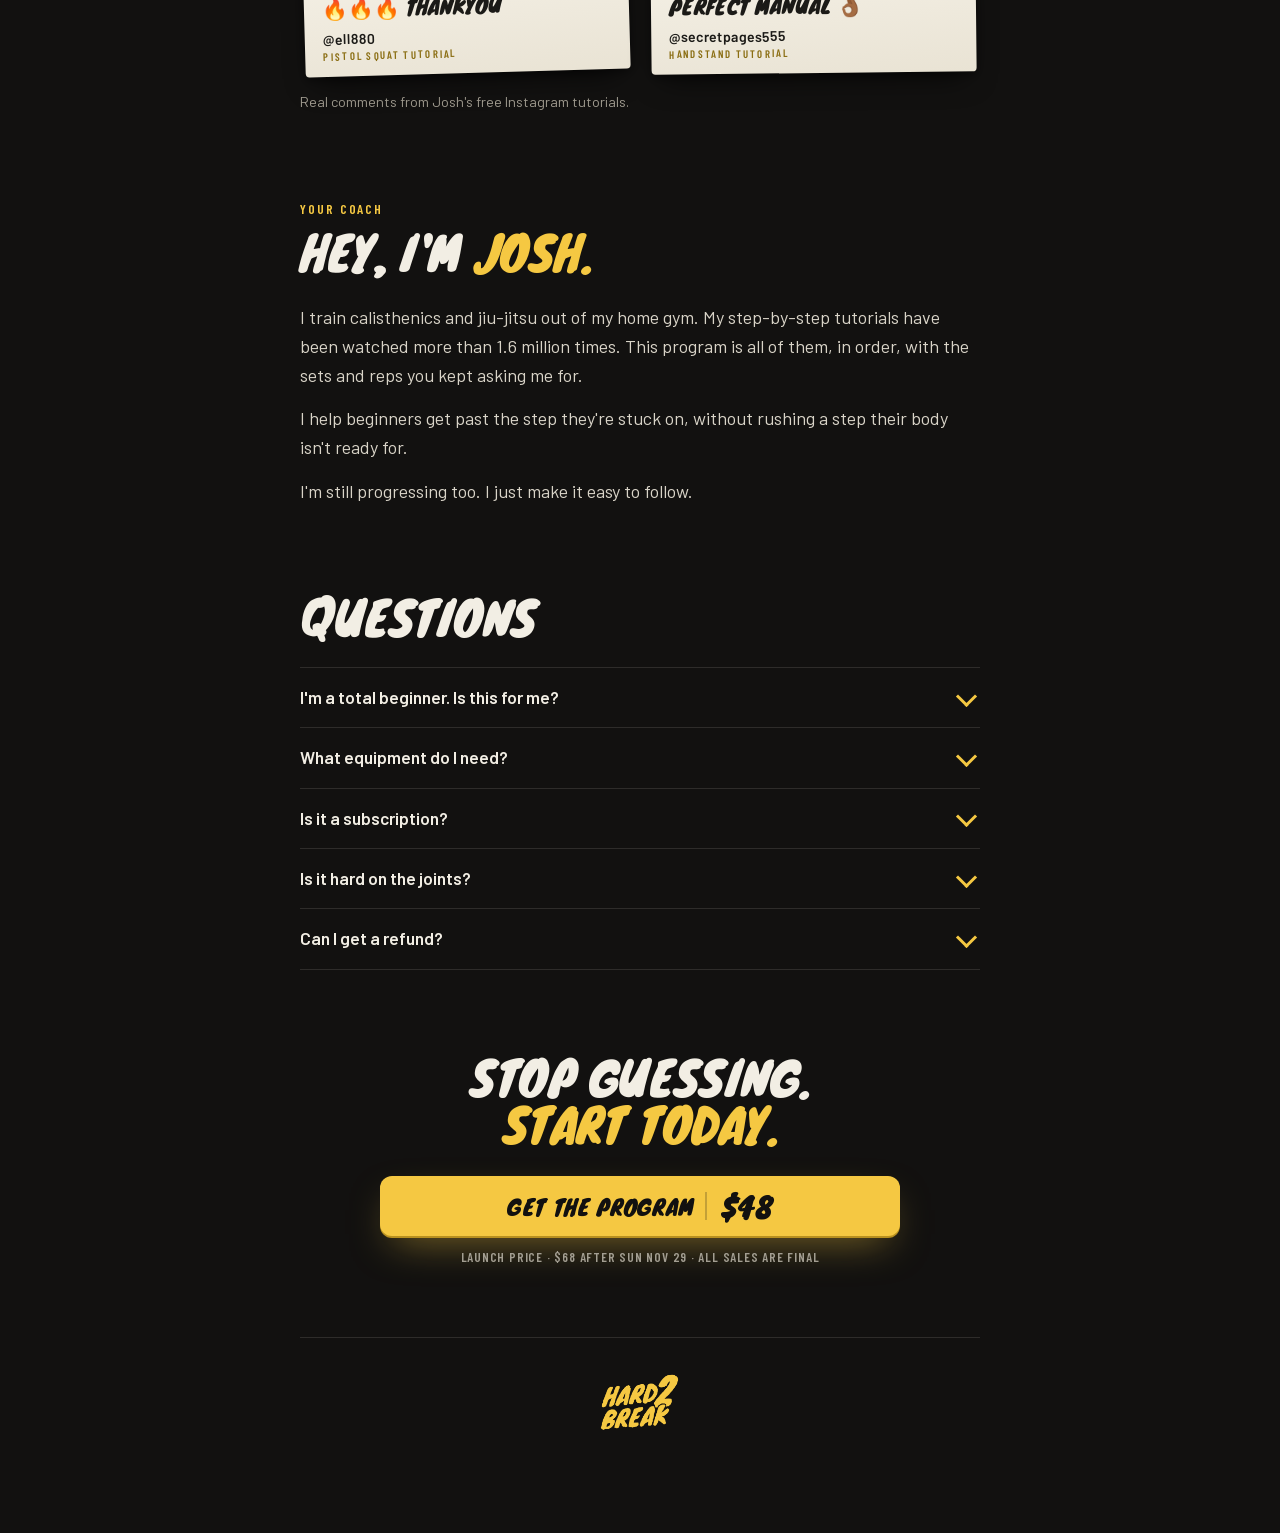
==== commit 608cc82c: "New offer at the top: stuck on the same step, Josh shows how to get past it Co-Authored-By: Claude O" ====
--- a/public/index.html
+++ b/public/index.html
@@ -23,8 +23,9 @@
 
   <!-- 1. The offer -->
   <section class="offer wrap">
-    <p class="eyebrow rise">The Hard to Break Program · with Josh Heald</p>
-    <h1 class="rise">Still wasting months on random tutorials?<em>&ldquo;Every skill you want, all in one place&rdquo;</em></h1>
+    <p class="eyebrow rise">For calisthenics beginners · with Josh Heald</p>
+    <h1 class="rise">Stuck on the same step?<em>&ldquo;I&rsquo;ll show you exactly how to get past it&rdquo;</em></h1>
+    <p class="sub rise">Every step comes with your sets, reps and a milestone that tells you when you&rsquo;re ready for the next one.</p>
   </section>
 
   <!-- 2. The VSL -->
@@ -93,6 +94,7 @@
       <p class="eyebrow">Your coach</p>
       <h2>Hey, I'm <em>Josh.</em></h2>
       <p>I train calisthenics and jiu-jitsu out of my home gym. My step-by-step tutorials have been watched more than 1.6 million times. This program is all of them, in order, with the sets and reps you kept asking me for.</p>
+      <p>I help beginners get past the step they're stuck on, without rushing a step their body isn't ready for.</p>
       <p>I'm still progressing too. I just make it easy to follow.</p>
     </div>
   </section>
